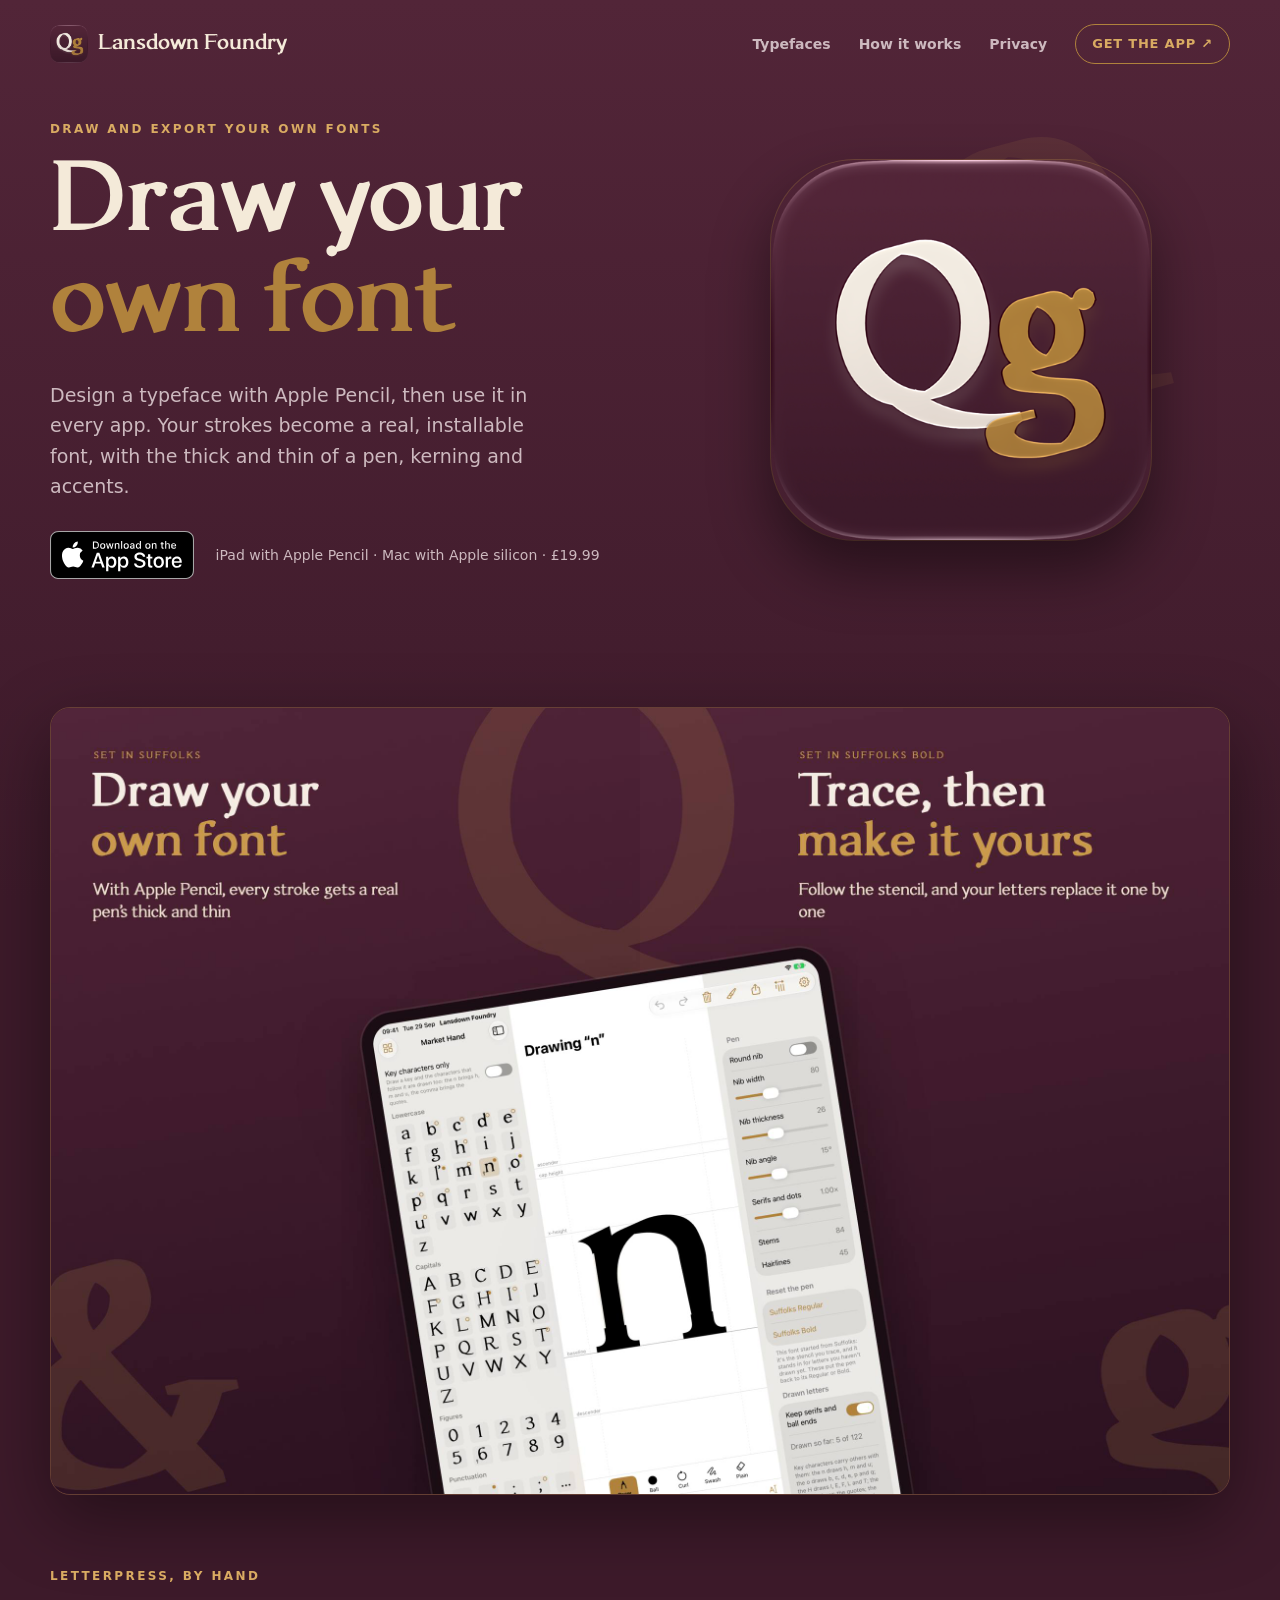
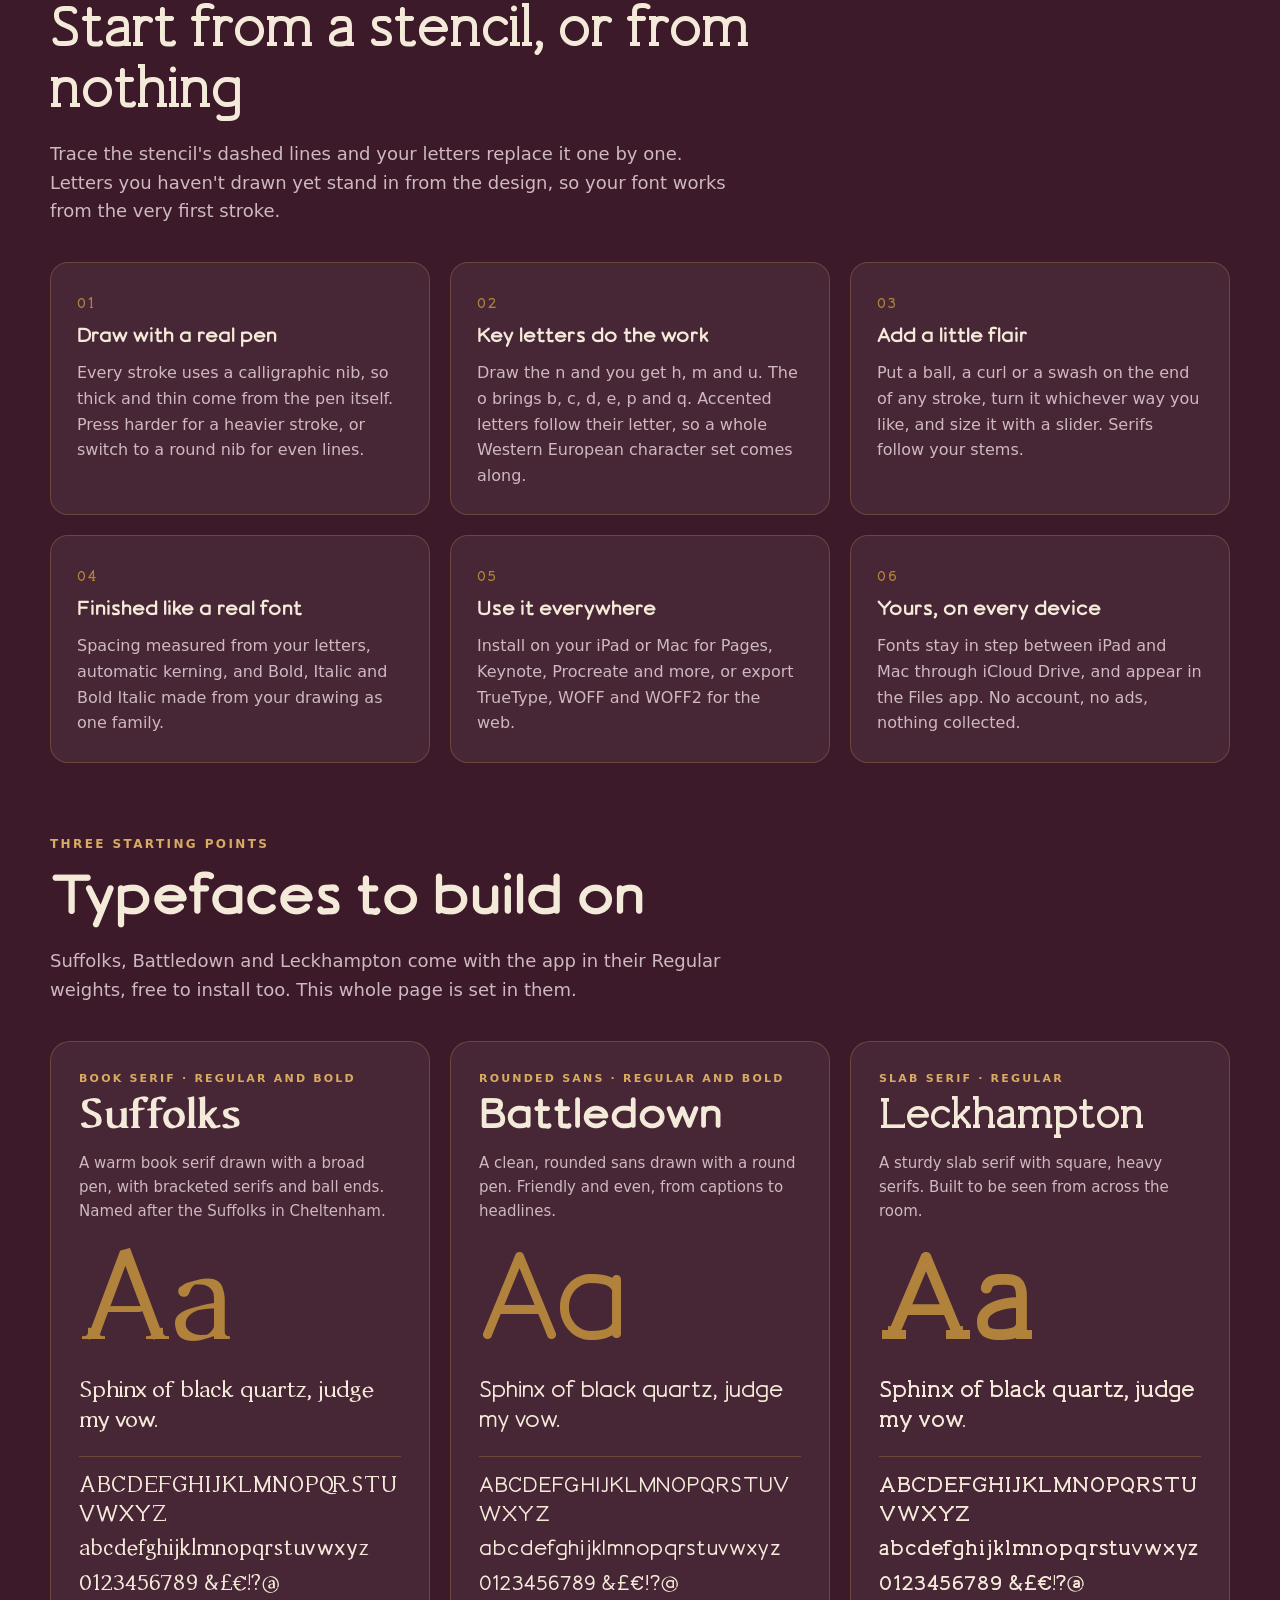
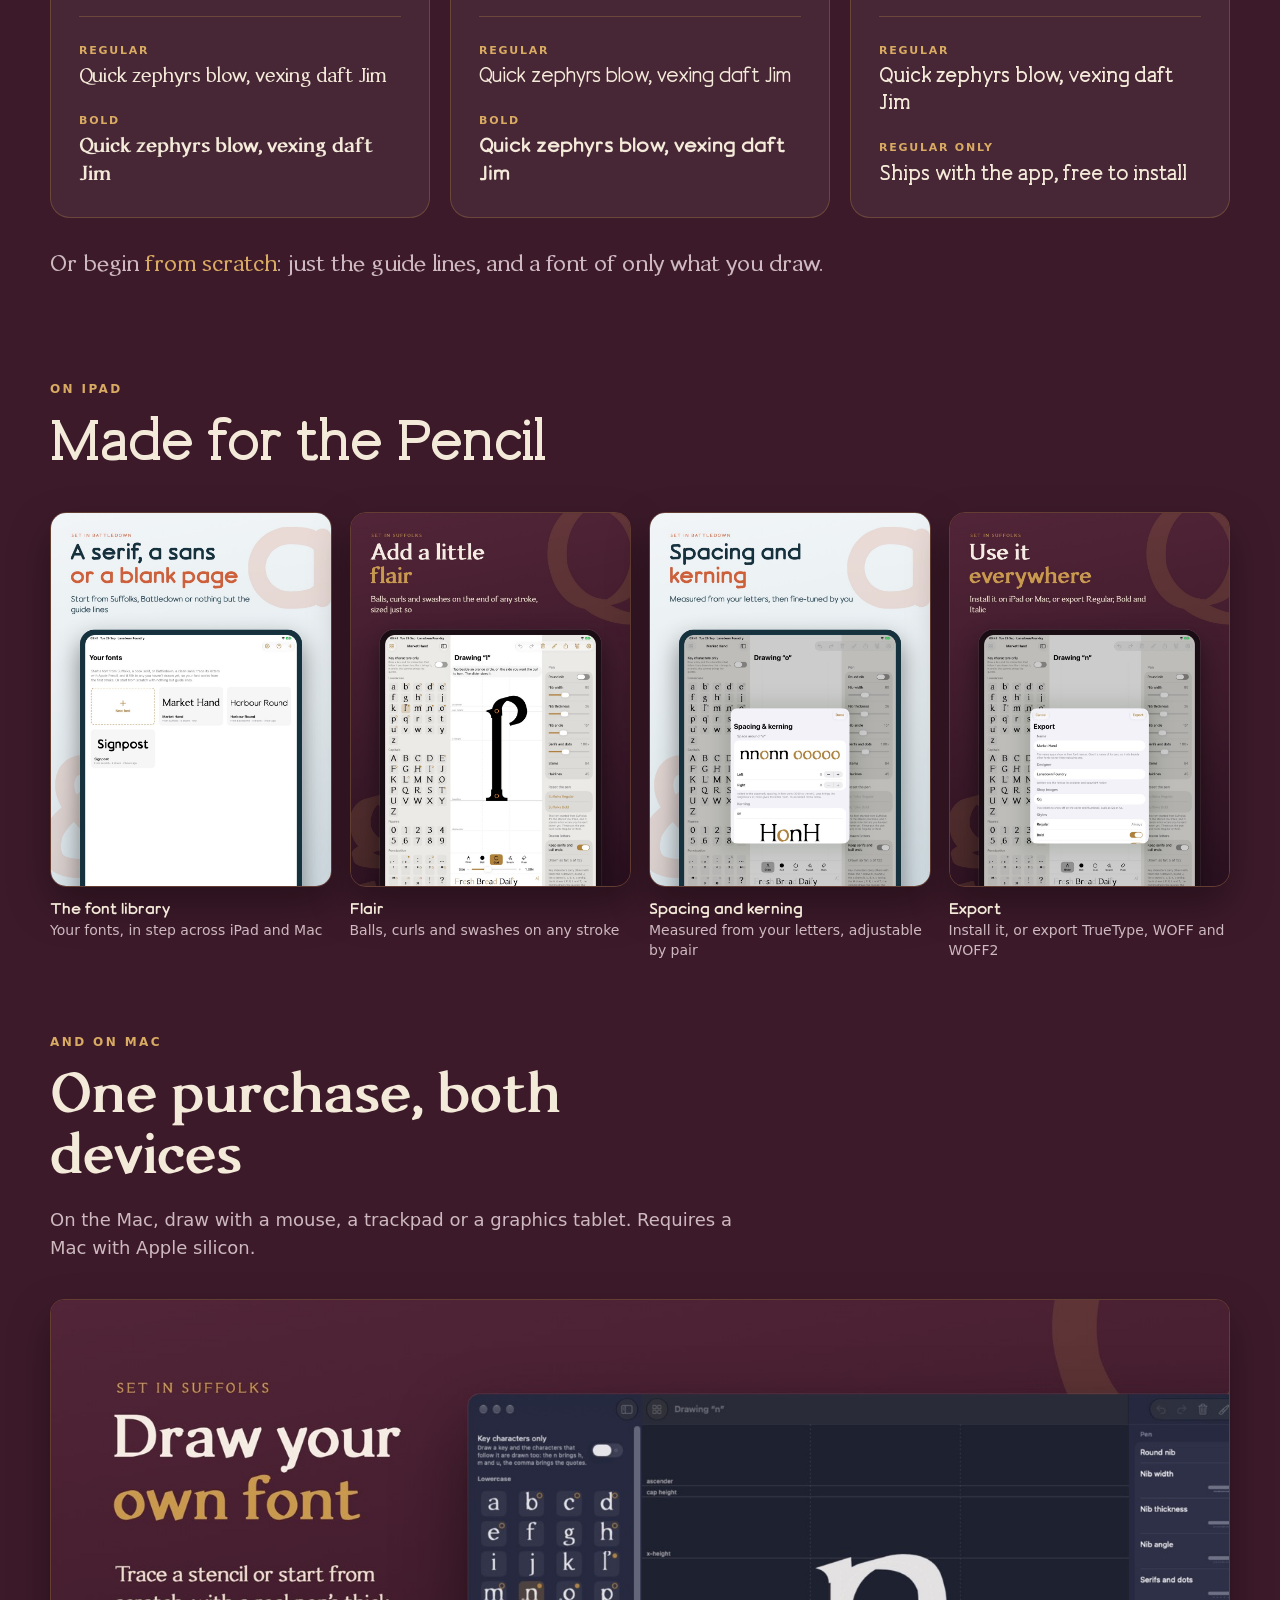
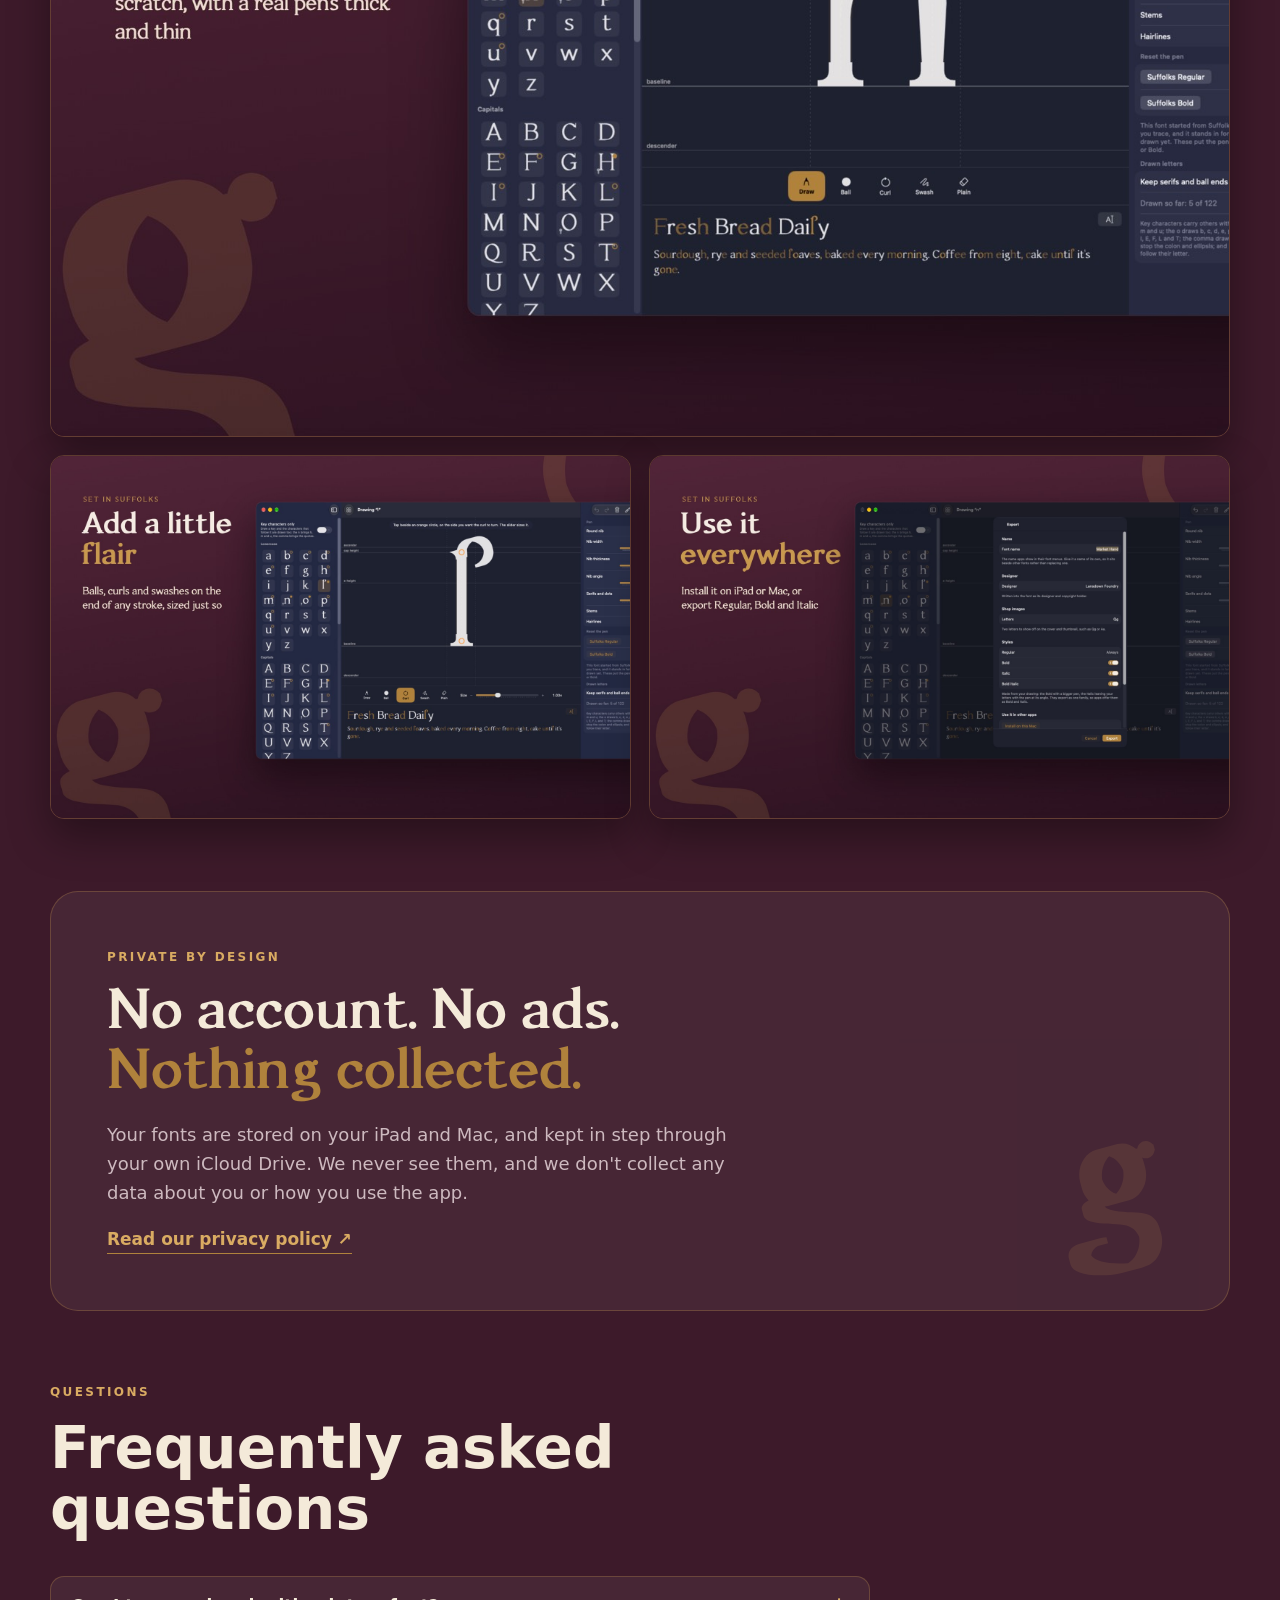
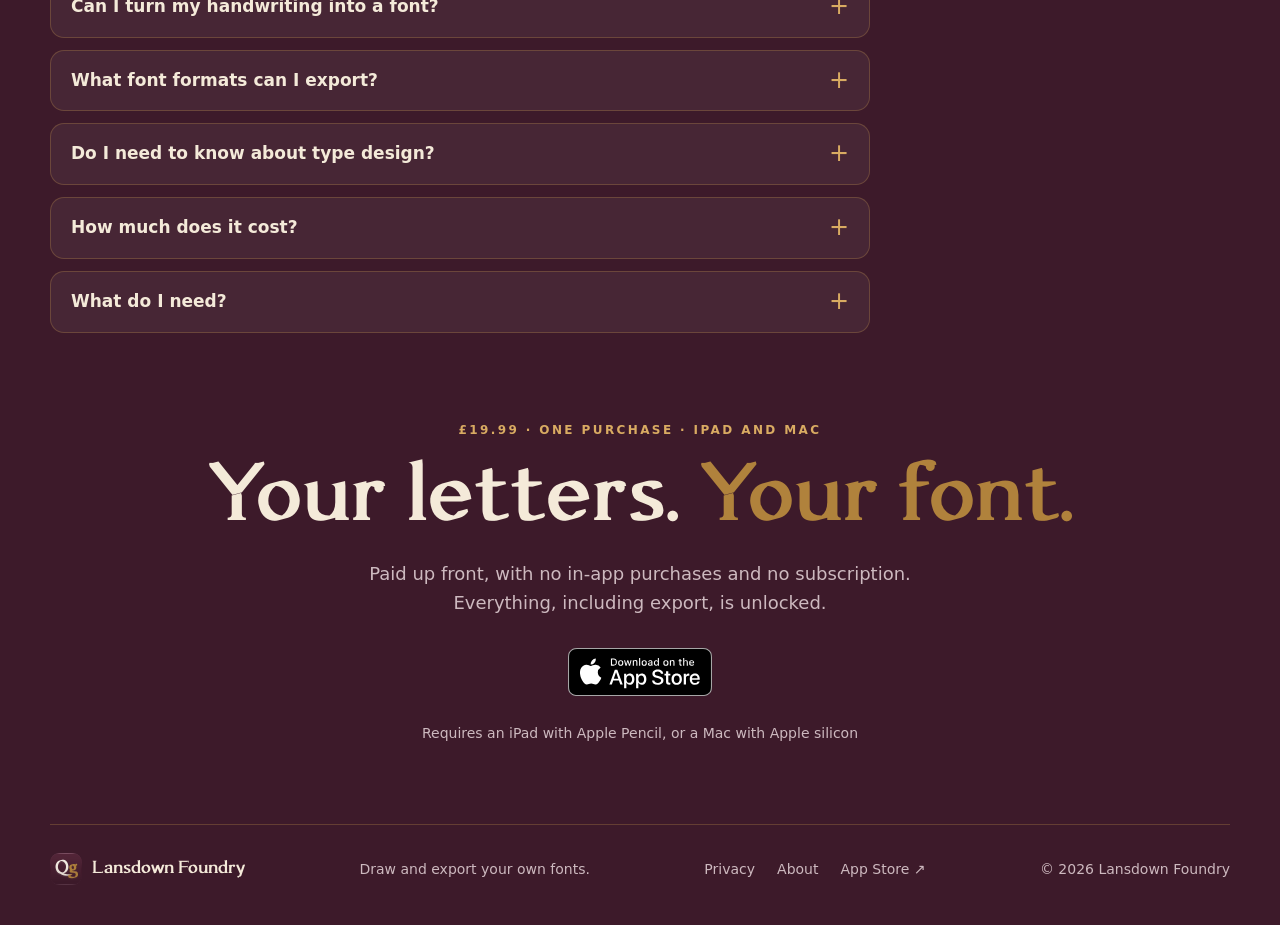
==== index.html @ babe739c "SEO/GEO: llms.txt, FAQ section and FAQPage data, richer structured data, meta tags and sitemap lastm" ====
<!doctype html>
<html lang="en-GB">
  <head>
    <meta charset="utf-8">
    <meta name="viewport" content="width=device-width, initial-scale=1">
    <meta name="theme-color" content="#3D1A2A">
    <meta name="apple-itunes-app" content="app-id=6817508991">
    <meta name="color-scheme" content="dark">
    <meta name="description" content="Draw your own font with Apple Pencil on iPad, or on a Mac. Trace a stencil, add swashes, and export Regular, Bold and Italic as TTF, WOFF or WOFF2.">
    <meta name="author" content="thechelsuk">
    <meta name="robots" content="index, follow, max-image-preview:large, max-snippet:-1">
    <link rel="canonical" href="https://lansdownfoundry.thechels.uk/">
    <meta property="og:type" content="website">
    <meta property="og:site_name" content="Lansdown Foundry">
    <meta property="og:locale" content="en_GB">
    <meta property="og:url" content="https://lansdownfoundry.thechels.uk/">
    <meta property="og:title" content="Lansdown Foundry: Draw and export your own fonts">
    <meta property="og:description" content="Draw your own font with Apple Pencil and use it everywhere. Trace a stencil or start from scratch, add curls and swashes, and export Regular, Bold and Italic. For iPad and Mac.">
    <meta property="og:image" content="https://lansdownfoundry.thechels.uk/images/og-image.png">
    <meta property="og:image:width" content="1200">
    <meta property="og:image:height" content="630">
    <meta property="og:image:alt" content="Lansdown Foundry: draw and export your own fonts, shown with the app icon on a deep plum background">
    <meta name="twitter:card" content="summary_large_image">
    <meta name="twitter:title" content="Lansdown Foundry: Draw and export your own fonts">
    <meta name="twitter:description" content="Draw your own font with Apple Pencil and use it everywhere. For iPad and Mac.">
    <meta name="twitter:image" content="https://lansdownfoundry.thechels.uk/images/og-image.png">
    <meta name="twitter:image:alt" content="Lansdown Foundry: draw and export your own fonts, shown with the app icon on a deep plum background">
    <title>Lansdown Foundry: Draw and export your own fonts</title>
    <link rel="icon" href="images/lansdown-foundry-icon.png" type="image/png">
    <link rel="apple-touch-icon" href="images/lansdown-foundry-icon.png">
    <link rel="preload" href="fonts/Suffolks-Bold.woff2" as="font" type="font/woff2" crossorigin>
    <link rel="stylesheet" href="styles.css">
    <script type="application/ld+json">
      {
        "@context": "https://schema.org",
        "@graph": [
          {
            "@type": "Person",
            "@id": "https://thechels.uk/#person",
            "name": "Mat Benfield",
            "alternateName": "thechelsuk",
            "url": "https://thechels.uk/",
            "sameAs": [
              "https://links.thechels.uk/",
              "https://github.com/thechelsuk",
              "https://apps.apple.com/gb/developer/mat-benfield/id1818791310"
            ]
          },
          {
            "@type": "WebSite",
            "@id": "https://lansdownfoundry.thechels.uk/#website",
            "url": "https://lansdownfoundry.thechels.uk/",
            "name": "Lansdown Foundry",
            "inLanguage": "en-GB",
            "publisher": {
              "@id": "https://thechels.uk/#person"
            }
          },
          {
            "@type": "MobileApplication",
            "@id": "https://lansdownfoundry.thechels.uk/#app",
            "name": "Lansdown Foundry",
            "alternateName": "Lansdown Foundry: Draw and export your own fonts",
            "operatingSystem": "iPadOS 18 or later, macOS (Apple silicon)",
            "applicationCategory": "DesignApplication",
            "url": "https://lansdownfoundry.thechels.uk/",
            "image": "https://lansdownfoundry.thechels.uk/images/lansdown-foundry-icon.png",
            "screenshot": "https://lansdownfoundry.thechels.uk/images/ipad-draw.jpg",
            "downloadUrl": "https://apps.apple.com/gb/app/lansdown-foundry-make-fonts/id6817508991",
            "description": "Draw your own font with Apple Pencil and use it everywhere. Trace a stencil or start from scratch, add curls and swashes, and export Regular, Bold and Italic. For iPad and Mac.",
            "offers": {
              "@type": "Offer",
              "price": "19.99",
              "priceCurrency": "GBP",
              "description": "One-off purchase covering iPad and Mac. No in-app purchases, no subscription."
            },
            "inLanguage": "en-GB",
            "featureList": [
              "Draw letters with a calligraphic nib using Apple Pencil",
              "Trace a stencil or start from scratch",
              "Key letters generate related letters and accents",
              "Balls, curls and swashes on any stroke",
              "Automatic spacing and kerning",
              "Bold, Italic and Bold Italic generated from your drawing",
              "Install fonts or export TrueType, WOFF and WOFF2",
              "iCloud Drive sync between iPad and Mac"
            ],
            "author": {
              "@id": "https://thechels.uk/#person"
            },
            "publisher": {
              "@id": "https://thechels.uk/#person"
            }
          },
          {
            "@type": "FAQPage",
            "@id": "https://lansdownfoundry.thechels.uk/#faq",
            "mainEntity": [
              {
                "@type": "Question",
                "name": "Can I turn my handwriting into a font?",
                "acceptedAnswer": {
                  "@type": "Answer",
                  "text": "Yes. Draw each key letter with Apple Pencil and Lansdown Foundry builds a complete font from your handwriting, with related letters, accents, spacing and kerning."
                }
              },
              {
                "@type": "Question",
                "name": "What font formats can I export?",
                "acceptedAnswer": {
                  "@type": "Answer",
                  "text": "TrueType (TTF) to install on any computer, and WOFF and WOFF2 for websites. You can also install fonts directly on your iPad or Mac."
                }
              },
              {
                "@type": "Question",
                "name": "Do I need to know about type design?",
                "acceptedAnswer": {
                  "@type": "Answer",
                  "text": "No. Start from a stencil and trace. The app handles the technical side: metrics, kerning, weights and italics."
                }
              },
              {
                "@type": "Question",
                "name": "How much does it cost?",
                "acceptedAnswer": {
                  "@type": "Answer",
                  "text": "£19.99, paid once. One purchase covers iPad and Mac, with no in-app purchases and no subscription."
                }
              },
              {
                "@type": "Question",
                "name": "What do I need?",
                "acceptedAnswer": {
                  "@type": "Answer",
                  "text": "An iPad with Apple Pencil running iPadOS 18 or later, or a Mac with Apple silicon."
                }
              }
            ]
          }
        ]
      }
    </script>
  </head>
  <body>
    <header class="site-header">
      <a class="brand" href="#top" aria-label="Lansdown Foundry home">
        <img src="images/lansdown-foundry-icon.png" alt="" width="38" height="38">
        <span>Lansdown Foundry</span>
      </a>
      <nav class="header-links" aria-label="Main navigation">
        <a href="#typefaces">Typefaces</a>
        <a href="#how">How it works</a>
        <a href="https://thechels.uk/app/privacy">Privacy</a>
        <a class="header-cta" href="https://apps.apple.com/gb/app/lansdown-foundry-make-fonts/id6817508991">Get the app <span aria-hidden="true">↗</span></a>
      </nav>
    </header>

    <main id="top">
      <section class="hero" aria-labelledby="hero-title">
        <img class="deco deco-Q" src="images/glyph-Q.svg" alt="" width="520" height="520">
        <div class="hero-copy">
          <p class="eyebrow">Draw and export your own fonts</p>
          <h1 id="hero-title"><span>Draw your</span> <em>own font</em></h1>
          <p class="hero-description">
            Design a typeface with Apple Pencil, then use it in every app. Your strokes become a real,
            installable font, with the thick and thin of a pen, kerning and accents.
          </p>
          <div class="hero-actions">
            <a class="app-store-button" href="https://apps.apple.com/gb/app/lansdown-foundry-make-fonts/id6817508991">
              <img src="images/app-store-badge.svg" alt="Download on the App Store" width="120" height="40">
            </a>
            <span class="hero-note">iPad with Apple Pencil · Mac with Apple silicon · £19.99</span>
          </div>
        </div>
        <figure class="hero-art">
          <img src="images/lansdown-foundry-icon.png" alt="The Lansdown Foundry app icon: a cream Q beside a gold g on deep plum" width="512" height="512">
        </figure>
      </section>

      <section class="panorama section-wrap" aria-label="The editor on iPad">
        <img src="images/ipad-draw.jpg" alt="Two iPad screens showing the Lansdown Foundry editor, drawing the letter n over a Suffolks stencil, with the headline: Draw your own font, trace, then make it yours" width="2400" height="1600">
      </section>

      <section class="how section-wrap" id="how" aria-labelledby="how-title">
        <div class="section-intro">
          <p class="eyebrow">Letterpress, by hand</p>
          <h2 id="how-title" class="slab">Start from a stencil, or from nothing</h2>
          <p>Trace the stencil's dashed lines and your letters replace it one by one. Letters you haven't drawn yet stand in from the design, so your font works from the very first stroke.</p>
        </div>
        <div class="feature-grid">
          <article class="feature"><span class="num">01</span><h3>Draw with a real pen</h3><p>Every stroke uses a calligraphic nib, so thick and thin come from the pen itself. Press harder for a heavier stroke, or switch to a round nib for even lines.</p></article>
          <article class="feature"><span class="num">02</span><h3>Key letters do the work</h3><p>Draw the n and you get h, m and u. The o brings b, c, d, e, p and q. Accented letters follow their letter, so a whole Western European character set comes along.</p></article>
          <article class="feature"><span class="num">03</span><h3>Add a little flair</h3><p>Put a ball, a curl or a swash on the end of any stroke, turn it whichever way you like, and size it with a slider. Serifs follow your stems.</p></article>
          <article class="feature"><span class="num">04</span><h3>Finished like a real font</h3><p>Spacing measured from your letters, automatic kerning, and Bold, Italic and Bold Italic made from your drawing as one family.</p></article>
          <article class="feature"><span class="num">05</span><h3>Use it everywhere</h3><p>Install on your iPad or Mac for Pages, Keynote, Procreate and more, or export TrueType, WOFF and WOFF2 for the web.</p></article>
          <article class="feature"><span class="num">06</span><h3>Yours, on every device</h3><p>Fonts stay in step between iPad and Mac through iCloud Drive, and appear in the Files app. No account, no ads, nothing collected.</p></article>
        </div>
      </section>

      <section class="typefaces section-wrap" id="typefaces" aria-labelledby="type-title">
        <div class="section-intro">
          <p class="eyebrow">Three starting points</p>
          <h2 id="type-title" class="sans">Typefaces to build on</h2>
          <p>Suffolks, Battledown and Leckhampton come with the app in their Regular weights, free to install too. This whole page is set in them.</p>
        </div>
        <div class="specimens">
        <article class="specimen suffolks">
          <header>
            <p class="eyebrow">Book serif · Regular and Bold</p>
            <h3>Suffolks</h3>
            <p class="blurb">A warm book serif drawn with a broad pen, with bracketed serifs and ball ends. Named after the Suffolks in Cheltenham.</p>
          </header>
          <p class="aa" aria-hidden="true">Aa</p>
          <p class="pangram">Sphinx of black quartz, judge my vow.</p>
          <div class="glyphs" aria-label="Suffolks glyphs">
            <p>ABCDEFGHIJKLMNOPQRSTUVWXYZ</p>
            <p>abcdefghijklmnopqrstuvwxyz</p>
            <p>0123456789 &amp;£€!?@</p>
          </div>
          <div class="weights">
            <div><span class="tag">Regular</span><p class="w-sample">Quick zephyrs blow, vexing daft Jim</p></div>
            <div class="bold"><span class="tag">Bold</span><p class="w-sample">Quick zephyrs blow, vexing daft Jim</p></div>
          </div>
        </article>
        <article class="specimen battledown">
          <header>
            <p class="eyebrow">Rounded sans · Regular and Bold</p>
            <h3>Battledown</h3>
            <p class="blurb">A clean, rounded sans drawn with a round pen. Friendly and even, from captions to headlines.</p>
          </header>
          <p class="aa" aria-hidden="true">Aa</p>
          <p class="pangram">Sphinx of black quartz, judge my vow.</p>
          <div class="glyphs" aria-label="Battledown glyphs">
            <p>ABCDEFGHIJKLMNOPQRSTUVWXYZ</p>
            <p>abcdefghijklmnopqrstuvwxyz</p>
            <p>0123456789 &amp;£€!?@</p>
          </div>
          <div class="weights">
            <div><span class="tag">Regular</span><p class="w-sample">Quick zephyrs blow, vexing daft Jim</p></div>
            <div class="bold"><span class="tag">Bold</span><p class="w-sample">Quick zephyrs blow, vexing daft Jim</p></div>
          </div>
        </article>
        <article class="specimen leckhampton">
          <header>
            <p class="eyebrow">Slab serif · Regular</p>
            <h3>Leckhampton</h3>
            <p class="blurb">A sturdy slab serif with square, heavy serifs. Built to be seen from across the room.</p>
          </header>
          <p class="aa" aria-hidden="true">Aa</p>
          <p class="pangram">Sphinx of black quartz, judge my vow.</p>
          <div class="glyphs" aria-label="Leckhampton glyphs">
            <p>ABCDEFGHIJKLMNOPQRSTUVWXYZ</p>
            <p>abcdefghijklmnopqrstuvwxyz</p>
            <p>0123456789 &amp;£€!?@</p>
          </div>
          <div class="weights">
            <div><span class="tag">Regular</span><p class="w-sample">Quick zephyrs blow, vexing daft Jim</p></div>
            <div class="only"><span class="tag">Regular only</span><p class="w-sample">Ships with the app, free to install</p></div>
          </div>
        </article>
        </div>
        <p class="blank-note">Or begin <em>from scratch</em>: just the guide lines, and a font of only what you draw.</p>
      </section>

      <section class="screens section-wrap" aria-labelledby="screens-title">
        <div class="section-intro">
          <p class="eyebrow">On iPad</p>
          <h2 id="screens-title" class="slab">Made for the Pencil</h2>
        </div>
        <div class="shot-row">
          <figure class="shot"><img src="images/ipad-library.jpg" alt="The font library: Your fonts, in step across iPad and Mac" width="1050" height="1400" loading="lazy"><figcaption><strong>The font library</strong> Your fonts, in step across iPad and Mac</figcaption></figure>
          <figure class="shot"><img src="images/ipad-flair.jpg" alt="Flair: Balls, curls and swashes on any stroke" width="1050" height="1400" loading="lazy"><figcaption><strong>Flair</strong> Balls, curls and swashes on any stroke</figcaption></figure>
          <figure class="shot"><img src="images/ipad-spacing.jpg" alt="Spacing and kerning: Measured from your letters, adjustable by pair" width="1050" height="1400" loading="lazy"><figcaption><strong>Spacing and kerning</strong> Measured from your letters, adjustable by pair</figcaption></figure>
          <figure class="shot"><img src="images/ipad-export.jpg" alt="Export: Install it, or export TrueType, WOFF and WOFF2" width="1050" height="1400" loading="lazy"><figcaption><strong>Export</strong> Install it, or export TrueType, WOFF and WOFF2</figcaption></figure>
        </div>
      </section>

      <section class="mac section-wrap" aria-labelledby="mac-title">
        <div class="section-intro">
          <p class="eyebrow">And on Mac</p>
          <h2 id="mac-title" class="serif">One purchase, both devices</h2>
          <p>On the Mac, draw with a mouse, a trackpad or a graphics tablet. Requires a Mac with Apple silicon.</p>
        </div>
        <div class="mac-grid">
          <figure><img src="images/mac-editor.jpg" alt="Lansdown Foundry on Mac: the letter editor" width="1600" height="1000" loading="lazy"></figure>
          <figure><img src="images/mac-flair.jpg" alt="Lansdown Foundry on Mac: adding flair to strokes" width="1600" height="1000" loading="lazy"></figure>
          <figure><img src="images/mac-export.jpg" alt="Lansdown Foundry on Mac: exporting a font" width="1600" height="1000" loading="lazy"></figure>
        </div>
      </section>

      <section class="privacy-section" aria-labelledby="privacy-title">
        <div class="privacy-inner">
          <img class="deco deco-g" src="images/glyph-g.svg" alt="" width="300" height="300">
          <p class="eyebrow">Private by design</p>
          <h2 id="privacy-title" class="serif">No account. No ads. <em>Nothing collected.</em></h2>
          <p>Your fonts are stored on your iPad and Mac, and kept in step through your own iCloud Drive. We never see them, and we don't collect any data about you or how you use the app.</p>
          <a class="text-link" href="https://thechels.uk/app/privacy">Read our privacy policy <span aria-hidden="true">↗</span></a>
        </div>
      </section>

      <section class="faq section-wrap" id="faq" aria-labelledby="faq-title">
        <div class="section-intro">
          <p class="eyebrow">Questions</p>
          <h2 id="faq-title">Frequently asked questions</h2>
        </div>
        <div class="faq-list">
          <details class="faq-item">
            <summary>Can I turn my handwriting into a font?</summary>
            <p>Yes. Draw each key letter with Apple Pencil and Lansdown Foundry builds a complete font from your handwriting, with related letters, accents, spacing and kerning.</p>
          </details>
          <details class="faq-item">
            <summary>What font formats can I export?</summary>
            <p>TrueType (TTF) to install on any computer, and WOFF and WOFF2 for websites. You can also install fonts directly on your iPad or Mac.</p>
          </details>
          <details class="faq-item">
            <summary>Do I need to know about type design?</summary>
            <p>No. Start from a stencil and trace. The app handles the technical side: metrics, kerning, weights and italics.</p>
          </details>
          <details class="faq-item">
            <summary>How much does it cost?</summary>
            <p>£19.99, paid once. One purchase covers iPad and Mac, with no in-app purchases and no subscription.</p>
          </details>
          <details class="faq-item">
            <summary>What do I need?</summary>
            <p>An iPad with Apple Pencil running iPadOS 18 or later, or a Mac with Apple silicon.</p>
          </details>
        </div>
      </section>

      <section class="closing-cta" aria-labelledby="closing-title">
        <p class="eyebrow">£19.99 · One purchase · iPad and Mac</p>
        <h2 id="closing-title" class="serif">Your letters. <em>Your font.</em></h2>
        <p>Paid up front, with no in-app purchases and no subscription. Everything, including export, is unlocked.</p>
        <a class="app-store-button" href="https://apps.apple.com/gb/app/lansdown-foundry-make-fonts/id6817508991">
          <img src="images/app-store-badge.svg" alt="Download on the App Store" width="120" height="40">
        </a>
        <span class="closing-footnote">Requires an iPad with Apple Pencil, or a Mac with Apple silicon</span>
      </section>
    </main>

    <footer class="site-footer">
      <a class="brand footer-brand" href="#top">
        <img src="images/lansdown-foundry-icon.png" alt="" width="32" height="32">
        <span>Lansdown Foundry</span>
      </a>
      <span class="footer-caption">Draw and export your own fonts.</span>
      <div class="footer-links">
        <a href="https://thechels.uk/app/privacy">Privacy</a>
        <a href="https://thechels.uk/projects/foundry">About</a>
        <a href="https://apps.apple.com/gb/app/lansdown-foundry-make-fonts/id6817508991">App Store ↗</a>
      </div>
      <span class="copyright">© 2026 Lansdown Foundry</span>
    </footer>
  </body>
</html>
---- styles.css ----
@font-face{font-family:"Suffolks";src:url("fonts/Suffolks-Regular.woff2") format("woff2");font-weight:400;font-style:normal;font-display:swap}
@font-face{font-family:"Suffolks";src:url("fonts/Suffolks-Bold.woff2") format("woff2");font-weight:700;font-style:normal;font-display:swap}
@font-face{font-family:"Battledown";src:url("fonts/Battledown-Regular.woff2") format("woff2");font-weight:400;font-style:normal;font-display:swap}
@font-face{font-family:"Battledown";src:url("fonts/Battledown-Bold.woff2") format("woff2");font-weight:700;font-style:normal;font-display:swap}
@font-face{font-family:"Leckhampton";src:url("fonts/Leckhampton-Regular.woff2") format("woff2");font-weight:400;font-style:normal;font-display:swap}

:root{
  color-scheme:dark;
  --plum-top:#522538;--plum-bot:#3D1A2A;--card:rgba(255,255,255,.055);--line:rgba(201,153,78,.28);
  --gold:#B0823C;--gold-lt:#d9ab62;--cream:#f4ead9;--muted:#cdb9bf;
  --suffolks:"Suffolks",Georgia,serif;--battledown:"Battledown","Avenir Next",system-ui,sans-serif;--leck:"Leckhampton","Rockwell",Georgia,serif;
  --body:-apple-system,BlinkMacSystemFont,"Avenir Next","Segoe UI",system-ui,sans-serif;
}
@media (prefers-color-scheme:dark){:root{--plum-top:#2A131F;--plum-bot:#170A10;--gold:#C9994E;--gold-lt:#e0b673;--card:rgba(255,255,255,.04)}}
*{box-sizing:border-box}
html{scroll-behavior:smooth;background:var(--plum-bot)}
body{margin:0;min-height:100vh;background:linear-gradient(180deg,var(--plum-top),var(--plum-bot) 900px) var(--plum-bot);color:var(--cream);font-family:var(--body);font-size:17px;line-height:1.6;-webkit-font-smoothing:antialiased;overflow-x:hidden}
a{color:inherit;text-decoration:none}
img{max-width:100%;height:auto}
h1,h2,h3,p{margin-top:0}
.site-header,.hero,.section-wrap,.privacy-inner,.closing-cta,.site-footer{width:min(1180px,calc(100% - 48px));margin-inline:auto}
.site-header{height:88px;display:flex;align-items:center;justify-content:space-between;gap:16px}
.brand{display:inline-flex;align-items:center;gap:10px;font-family:var(--suffolks);font-weight:700;font-size:22px}
.brand img{border-radius:9px;display:block}
.header-links{display:flex;align-items:center;gap:28px;font-size:14px;font-weight:600;color:var(--muted)}
.header-links a:hover,.footer-links a:hover,.text-link:hover{color:var(--gold-lt)}
.header-cta{padding:9px 16px;border:1px solid var(--gold);border-radius:999px;color:var(--gold-lt);font-size:13px;letter-spacing:.06em;text-transform:uppercase}
.eyebrow{margin:0 0 16px;color:var(--gold-lt);font-size:12px;font-weight:700;letter-spacing:.2em;text-transform:uppercase}
.hero{position:relative;overflow:hidden;display:grid;grid-template-columns:1.2fr .8fr;align-items:center;gap:32px;padding:32px 0 56px}
.hero-copy{position:relative;z-index:2}
.hero h1{font-family:var(--suffolks);font-weight:700;font-size:clamp(52px,8vw,108px);line-height:.98;margin-bottom:24px;letter-spacing:-.01em}
.hero h1 span{display:block}
.hero h1 em,h2 em{font-style:normal;color:var(--gold)}
.hero h1 em{display:block}
.hero-description{max-width:520px;font-size:19px;color:var(--muted)}
.hero-actions{display:flex;flex-wrap:wrap;align-items:center;gap:18px 22px;margin-top:30px}
.hero-note{color:var(--muted);font-size:14px}
.app-store-button{display:inline-block;border-radius:9px;transition:transform 160ms ease,box-shadow 160ms ease}
.app-store-button:hover{transform:translateY(-2px);box-shadow:0 8px 24px rgba(0,0,0,.35)}
.app-store-button:focus-visible{outline:2px solid var(--gold-lt);outline-offset:4px}
.app-store-button img{display:block;height:48px;width:auto}
.hero-art{margin:0;justify-self:center;position:relative;z-index:1}
.hero-art img{display:block;width:min(100%,380px);border-radius:22%;box-shadow:0 30px 60px rgba(0,0,0,.45),0 0 0 1px var(--line)}
.deco{position:absolute;pointer-events:none;opacity:.13;z-index:0}
.deco-Q{width:520px;height:520px;right:-120px;top:-60px;opacity:.1}
.panorama img{display:block;width:100%;border-radius:20px;box-shadow:0 24px 70px rgba(0,0,0,.4);border:1px solid var(--line)}
.section-wrap{padding:72px 0 0}
.section-intro{max-width:700px;margin-bottom:36px}
.section-intro p:last-child{color:var(--muted);font-size:18px}
h2{font-size:clamp(34px,5vw,58px);line-height:1.05;margin-bottom:16px}
h2.slab{font-family:var(--leck);font-weight:400}
h2.sans{font-family:var(--battledown);font-weight:700}
h2.serif{font-family:var(--suffolks);font-weight:700}
.feature-grid{display:grid;grid-template-columns:repeat(3,1fr);gap:20px}
.feature{padding:26px;border:1px solid var(--line);border-radius:18px;background:var(--card)}
.feature h3{font-family:var(--battledown);font-weight:700;font-size:21px;margin:8px 0 10px;line-height:1.2}
.feature p{margin:0;color:var(--muted);font-size:16px}
.num{font-family:var(--leck);color:var(--gold);font-size:15px;letter-spacing:.1em}
.specimens{display:grid;grid-template-columns:repeat(3,1fr);gap:0 20px;align-items:stretch}
.specimen{display:grid;grid-row:span 5;grid-template-rows:subgrid;row-gap:0;padding:28px;border:1px solid var(--line);border-radius:20px;background:var(--card);min-width:0}
.specimen h3{font-size:44px;line-height:1.05;margin-bottom:10px;color:var(--cream)}
.specimen .eyebrow{margin-bottom:8px;font-size:11px}
.blurb{color:var(--muted);font-size:15px}
.aa{font-size:128px;line-height:1;margin:6px 0 4px;color:var(--gold)}
.pangram{font-size:24px;line-height:1.25;margin-bottom:20px}
.glyphs{padding:16px 0;border-block:1px solid var(--line);margin-bottom:18px}
.glyphs p{margin:0 0 6px;font-size:22px;line-height:1.3;letter-spacing:.04em;overflow-wrap:anywhere}
.glyphs p:last-child{margin:0}
.weights{display:grid;gap:14px;align-content:start}
.tag{font-family:var(--body);font-size:11px;letter-spacing:.16em;text-transform:uppercase;color:var(--gold-lt);font-weight:700}
.w-sample{margin:2px 0 0;font-size:21px;line-height:1.3}
.bold .w-sample{font-weight:700}
.suffolks h3,.suffolks .aa,.suffolks .pangram,.suffolks .glyphs,.suffolks .w-sample{font-family:var(--suffolks)}
.battledown h3,.battledown .aa,.battledown .pangram,.battledown .glyphs,.battledown .w-sample{font-family:var(--battledown)}
.leckhampton h3,.leckhampton .aa,.leckhampton .pangram,.leckhampton .glyphs,.leckhampton .w-sample{font-family:var(--leck)}
.suffolks h3,.battledown h3{font-weight:700}
.specimen h3,.aa{font-weight:400}.suffolks h3,.battledown h3{font-weight:700}
.blank-note{margin-top:28px;font-family:var(--suffolks);font-size:24px;color:var(--muted)}
.blank-note em{font-style:normal;color:var(--gold-lt)}
.shot-row{display:grid;grid-template-columns:repeat(4,1fr);gap:18px}
.shot{margin:0}
.shot img{display:block;width:100%;border-radius:16px;border:1px solid var(--line);box-shadow:0 18px 40px rgba(0,0,0,.35)}
.shot figcaption{margin-top:12px;font-size:14px;color:var(--muted);line-height:1.4}
.shot strong{display:block;color:var(--cream);font-family:var(--battledown);font-size:16px}
.mac-grid{display:grid;grid-template-columns:repeat(2,1fr);gap:18px}
.mac-grid figure{margin:0}
.mac-grid figure:first-child{grid-column:1/-1}
.mac-grid img{display:block;width:100%;border-radius:14px;border:1px solid var(--line);box-shadow:0 18px 40px rgba(0,0,0,.35)}
.privacy-section{padding:72px 0 0}
.privacy-inner{position:relative;overflow:hidden;padding:56px;border:1px solid var(--line);border-radius:28px;background:var(--card)}
.privacy-inner>*:not(.deco){position:relative;z-index:1;max-width:620px}
.deco-g{right:30px;bottom:-30px;width:300px;height:300px}
.privacy-inner p:not(.eyebrow){color:var(--muted);font-size:18px}
.text-link{display:inline-block;color:var(--gold-lt);font-weight:700;border-bottom:1px solid var(--gold)}
.closing-cta{padding:88px 0 80px;text-align:center}
.closing-cta h2{font-size:clamp(40px,7vw,84px)}
.closing-cta p:not(.eyebrow){max-width:560px;margin-inline:auto;color:var(--muted);font-size:18px}
.closing-cta .app-store-button{margin:12px 0 18px}
.closing-footnote{display:block;color:var(--muted);font-size:14px}
.site-footer{display:flex;flex-wrap:wrap;align-items:center;justify-content:space-between;gap:14px 28px;padding:28px 0 40px;border-top:1px solid var(--line);color:var(--muted);font-size:14px}
.footer-brand{font-size:18px;color:var(--cream)}
.footer-links{display:flex;gap:22px}
@media (max-width:960px){
  .specimen{margin-bottom:20px}
  .hero{grid-template-columns:1fr}
  .hero-art{order:-1;justify-self:start}
  .hero-art img{width:150px}
  .feature-grid,.specimens{grid-template-columns:1fr 1fr}
  .shot-row{grid-template-columns:1fr 1fr}
}
@media (max-width:640px){
  .site-header,.hero,.section-wrap,.privacy-inner,.closing-cta,.site-footer{width:calc(100% - 32px)}
  .header-links a{display:none}
  .brand{font-size:19px}
  .feature-grid,.specimens,.mac-grid{grid-template-columns:1fr}
  .privacy-inner{padding:32px 24px}
  .specimen{padding:22px}
  .specimen h3{font-size:38px}
  .aa{font-size:104px}
  .section-wrap{padding-top:56px}
  .deco-Q{width:340px;height:340px;right:-120px}
  .site-footer{flex-direction:column;align-items:flex-start}
}
@media (prefers-reduced-motion:reduce){html{scroll-behavior:auto}}

/* FAQ */
.faq {
  --faq-line: var(--line);
  --faq-muted: var(--muted);
  --faq-accent: var(--gold-lt);
  --faq-card: var(--card);
}

.faq-list {
  display: grid;
  gap: 12px;
  max-width: 820px;
}

.faq-item {
  border: 1px solid var(--faq-line);
  border-radius: 14px;
  background: var(--faq-card);
}

.faq-item summary {
  position: relative;
  padding: 18px 52px 18px 20px;
  font-size: 17px;
  font-weight: 700;
  line-height: 1.4;
  cursor: pointer;
  list-style: none;
}

.faq-item summary::-webkit-details-marker {
  display: none;
}

.faq-item summary::after {
  content: "+";
  position: absolute;
  top: 50%;
  right: 20px;
  transform: translateY(-50%);
  color: var(--faq-accent);
  font-size: 24px;
  font-weight: 400;
}

.faq-item[open] summary::after {
  content: "\2212";
}

.faq-item summary:focus-visible {
  outline: 2px solid var(--faq-accent);
  outline-offset: 2px;
  border-radius: 14px;
}

.faq-item p {
  margin: 0;
  padding: 0 20px 18px;
  color: var(--faq-muted);
  line-height: 1.6;
}
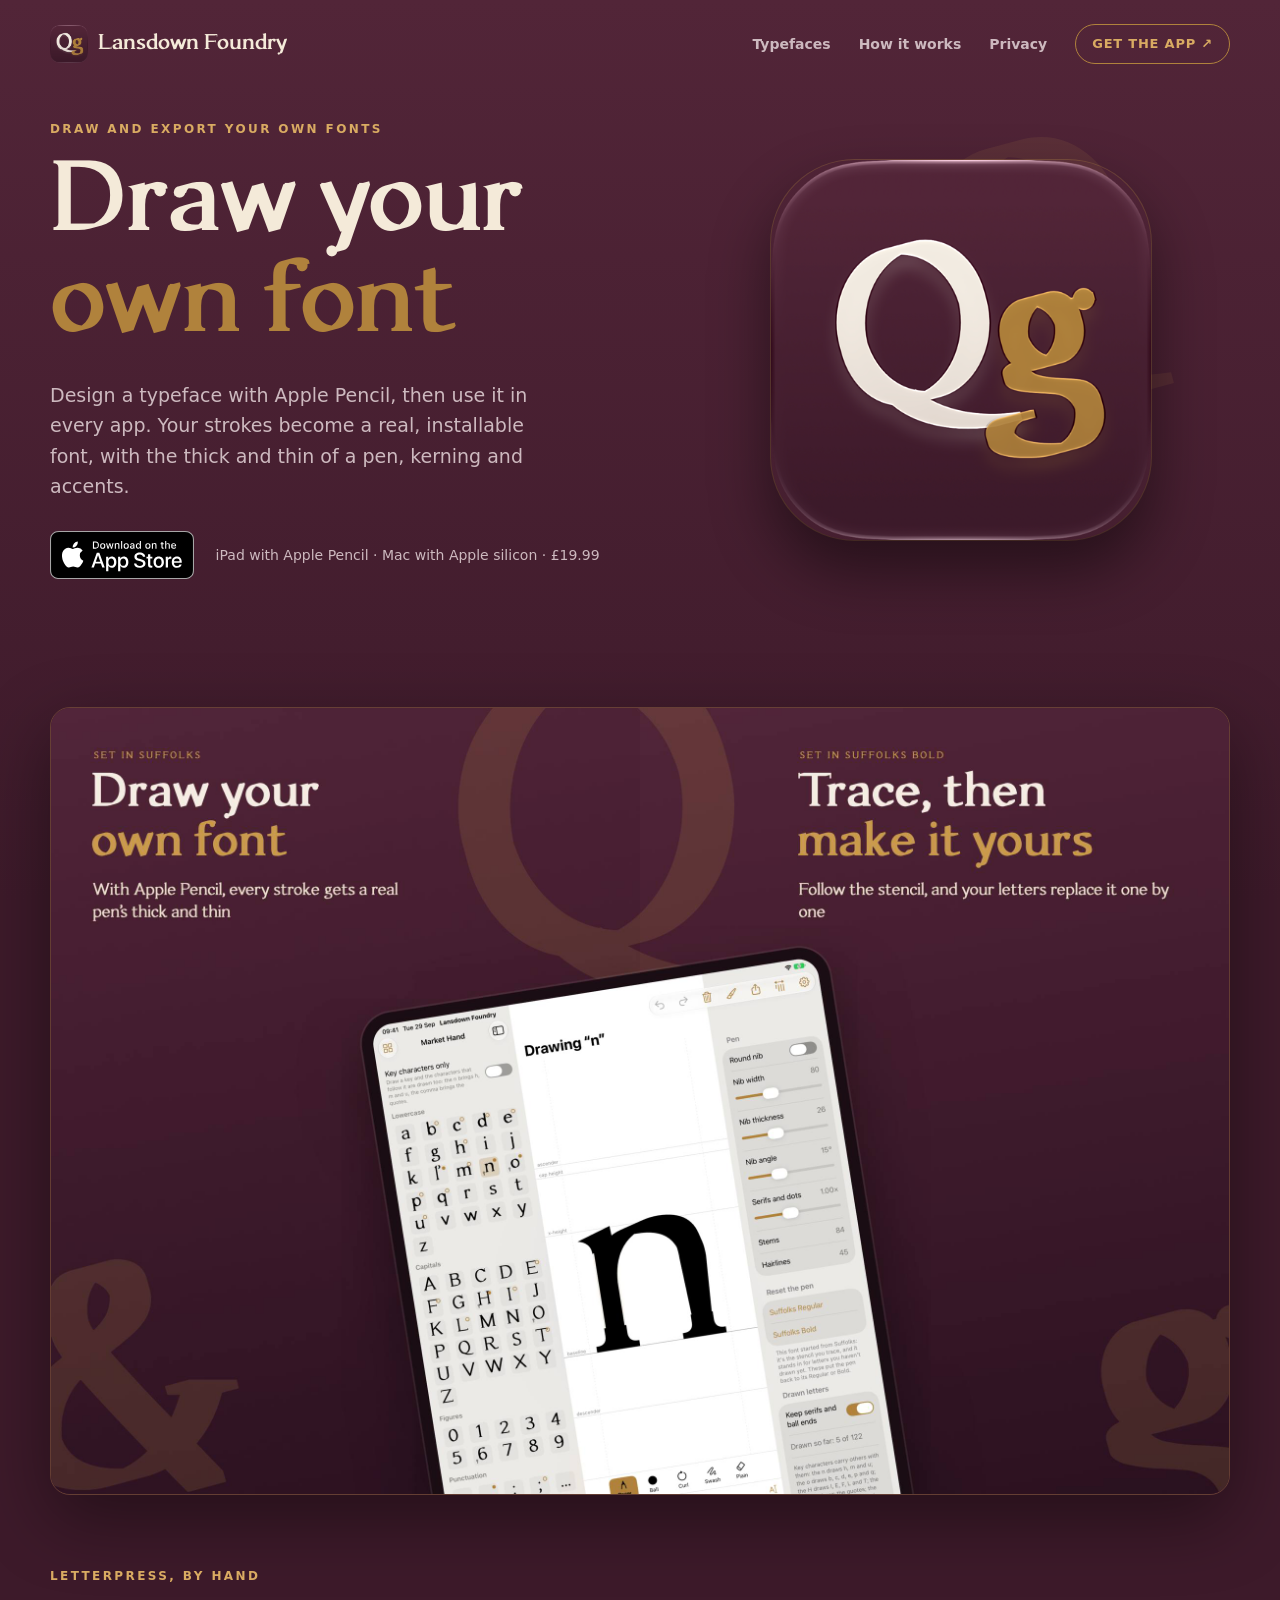
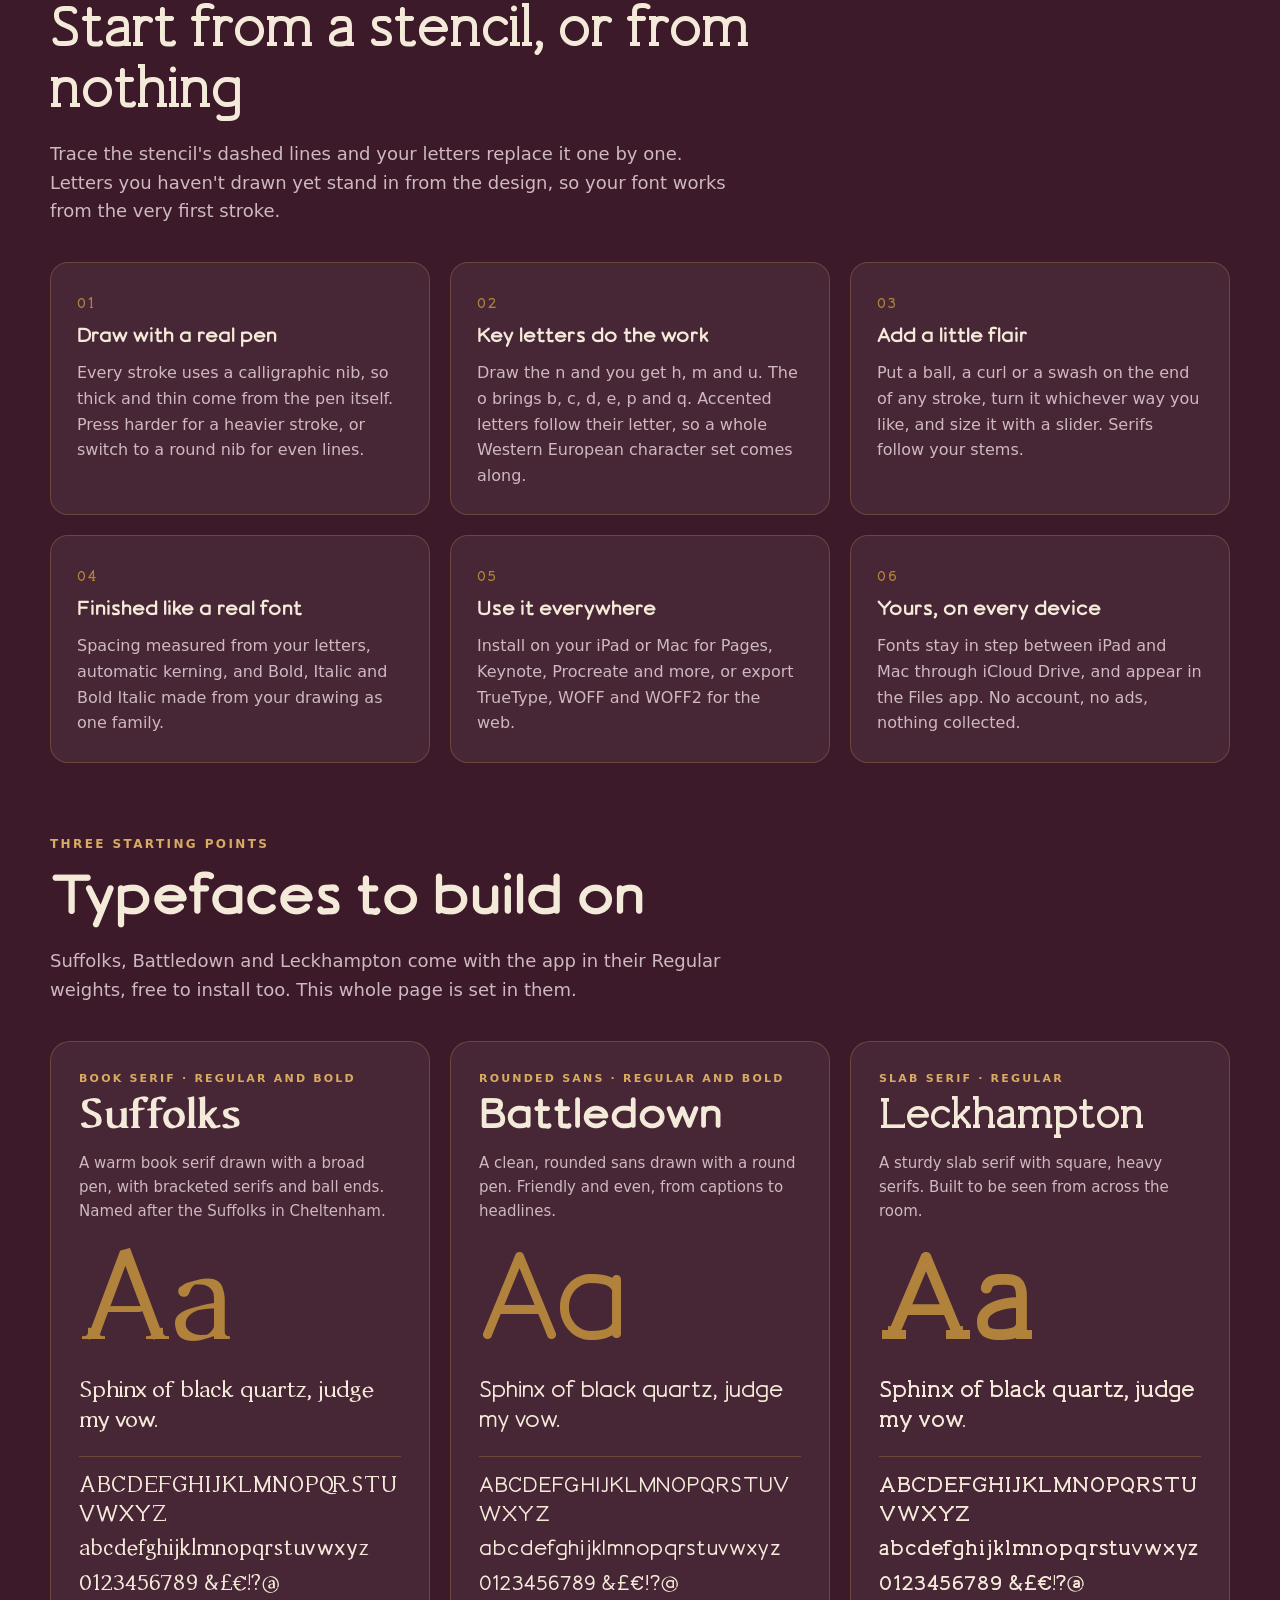
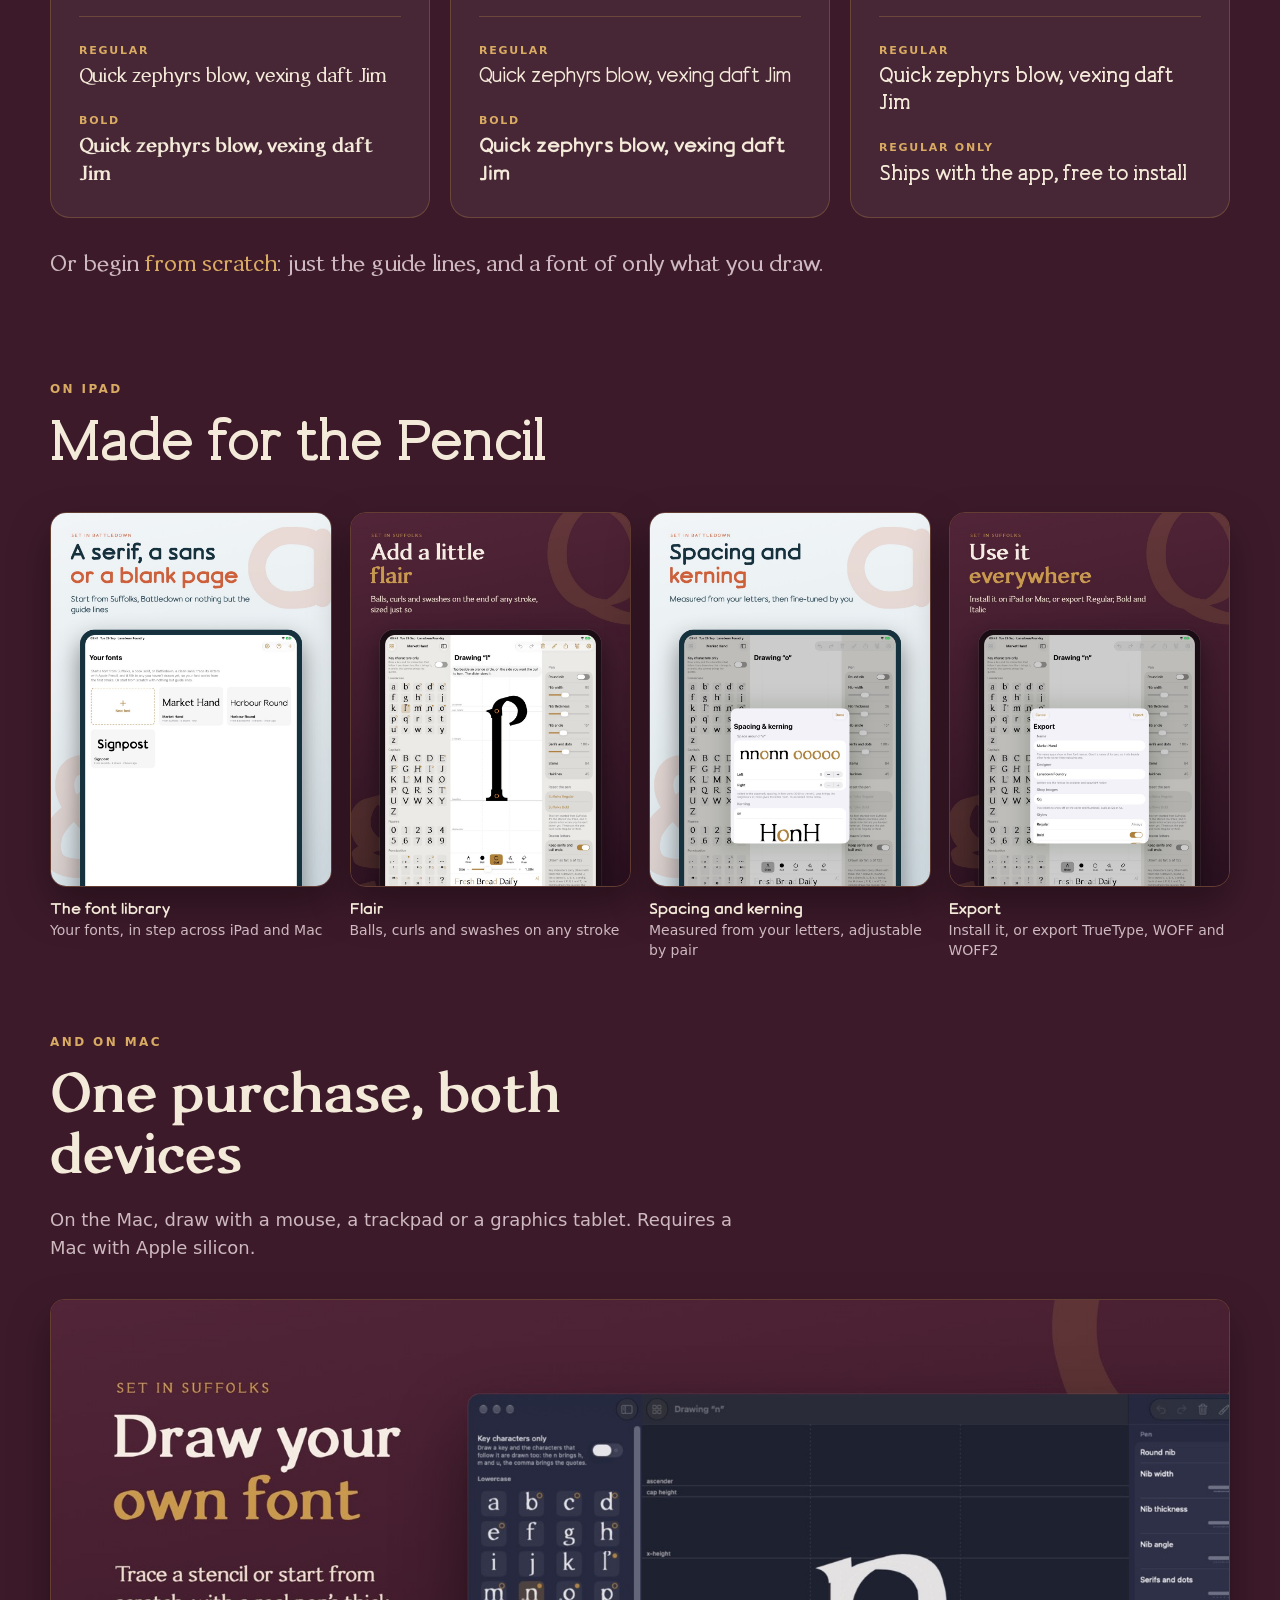
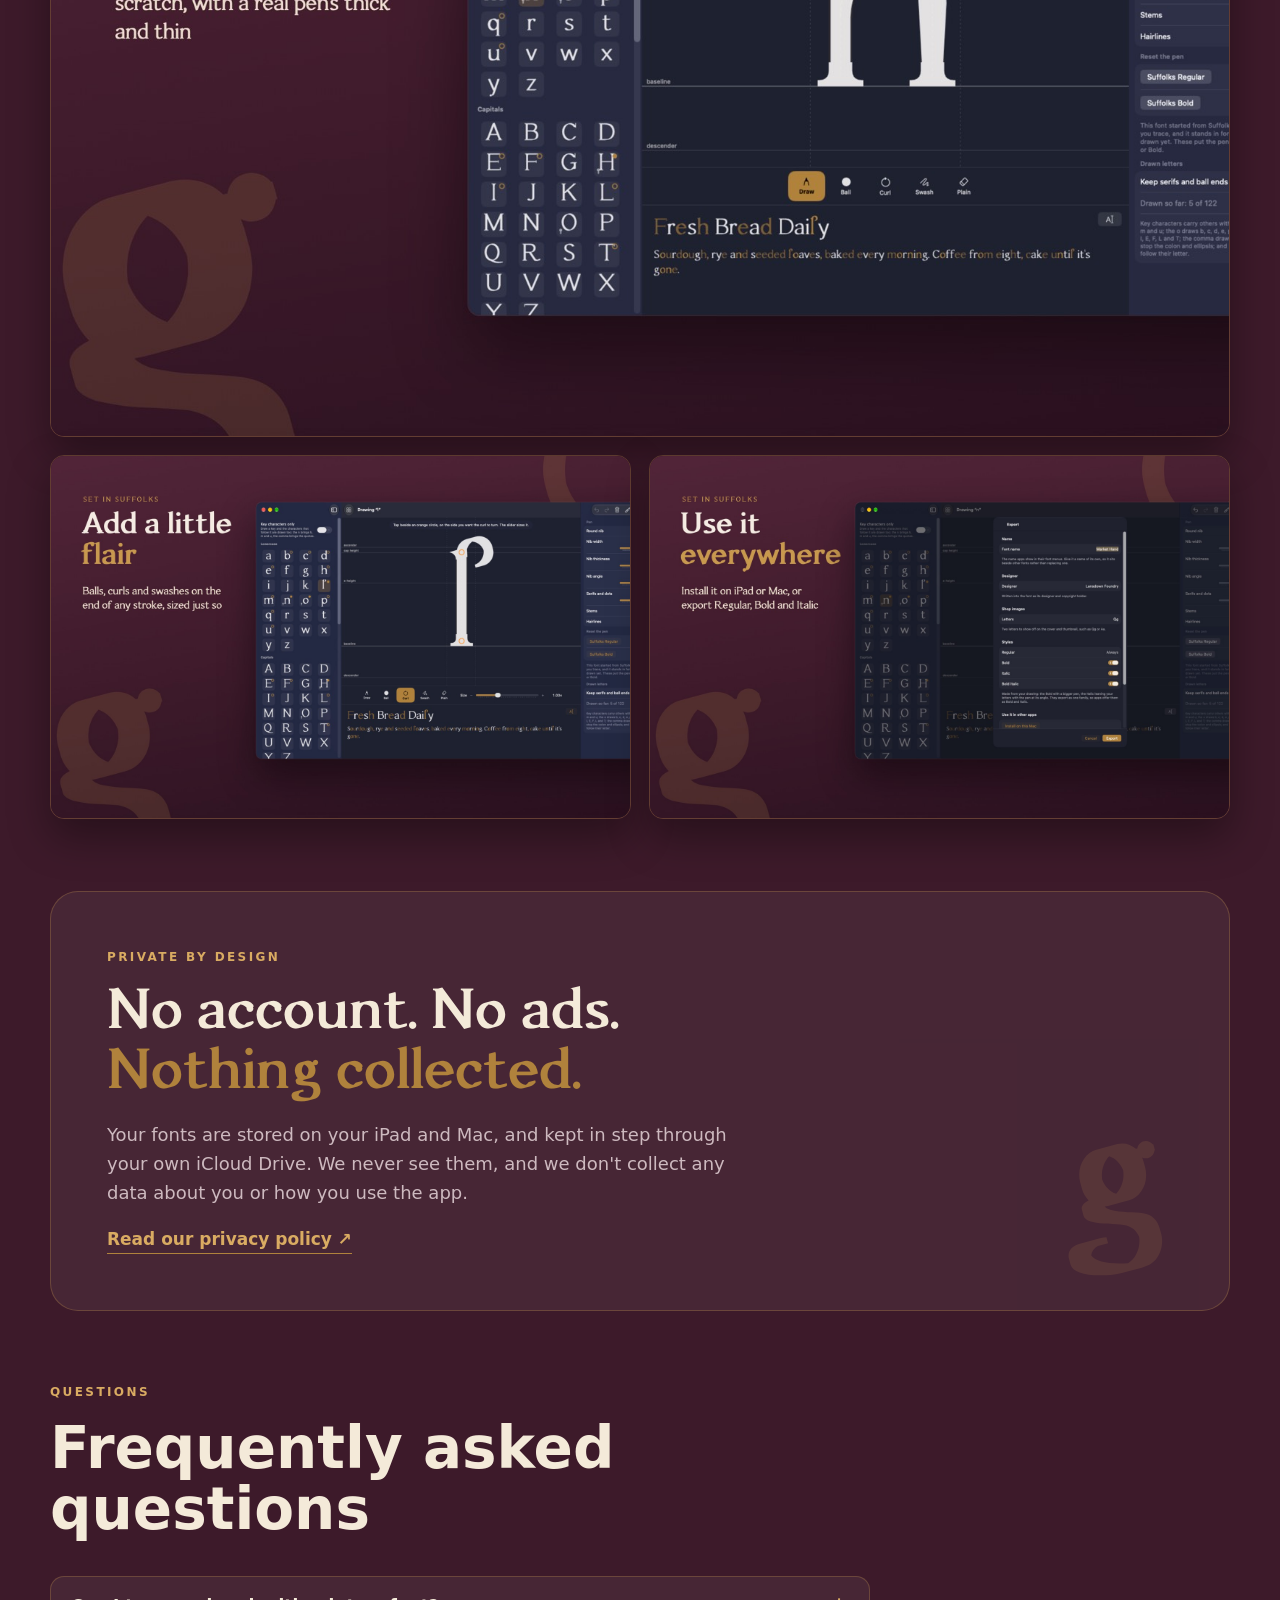
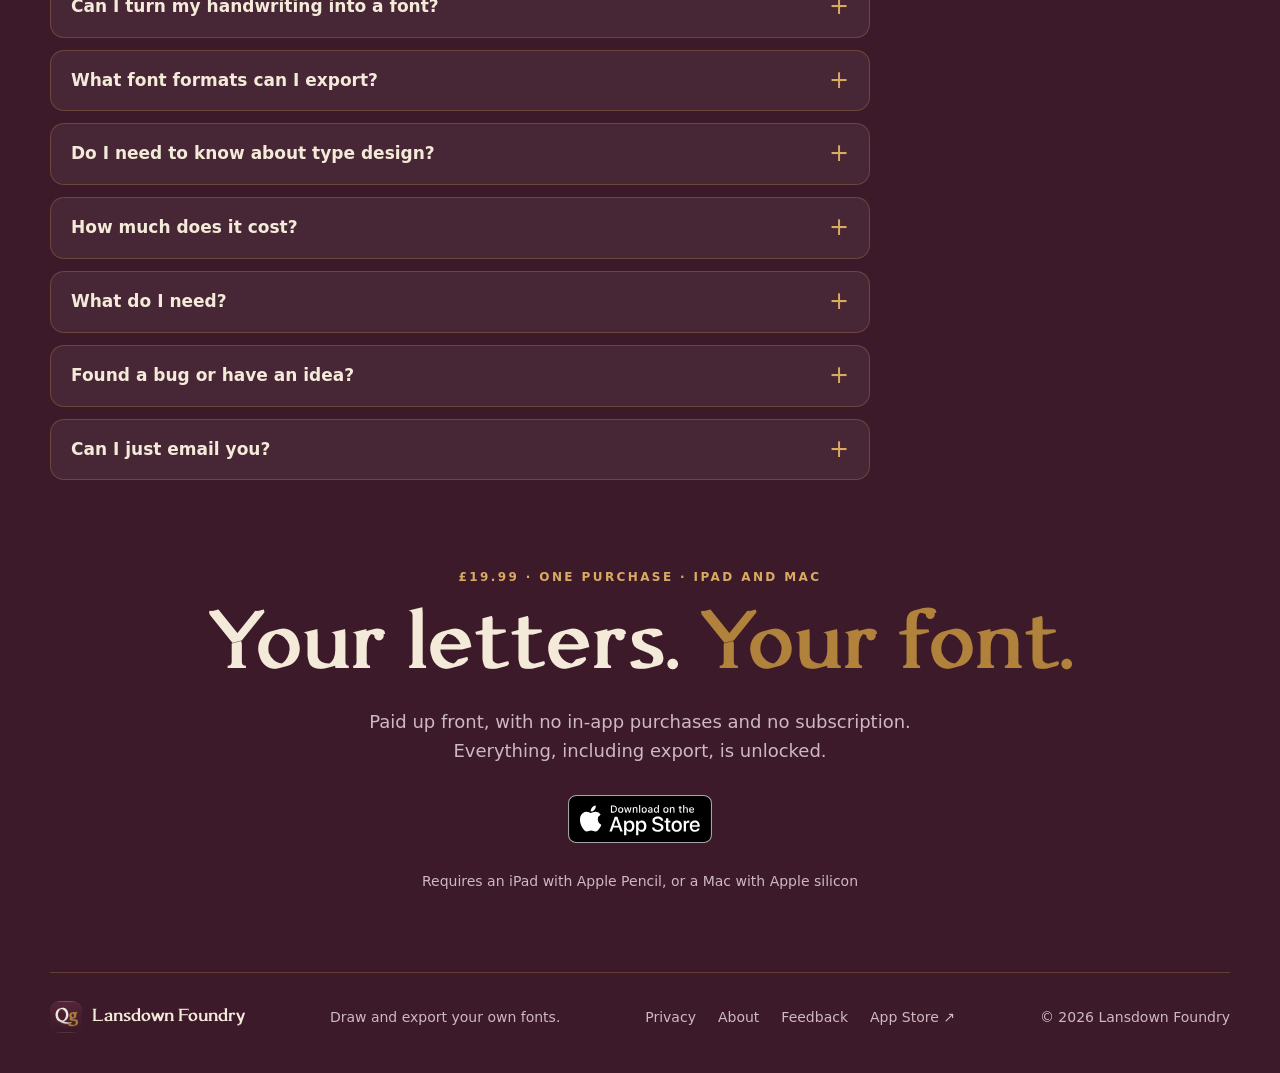
==== commit 61d4d89c: "feat: Feedback footer link and two feedback questions in the FAQ" ====
--- a/index.html
+++ b/index.html
@@ -1,12 +1,14 @@
 <!doctype html>
 <html lang="en-GB">
+
   <head>
     <meta charset="utf-8">
     <meta name="viewport" content="width=device-width, initial-scale=1">
     <meta name="theme-color" content="#3D1A2A">
     <meta name="apple-itunes-app" content="app-id=6817508991">
     <meta name="color-scheme" content="dark">
-    <meta name="description" content="Draw your own font with Apple Pencil on iPad, or on a Mac. Trace a stencil, add swashes, and export Regular, Bold and Italic as TTF, WOFF or WOFF2.">
+    <meta name="description"
+      content="Draw your own font with Apple Pencil on iPad, or on a Mac. Trace a stencil, add swashes, and export Regular, Bold and Italic as TTF, WOFF or WOFF2.">
     <meta name="author" content="thechelsuk">
     <meta name="robots" content="index, follow, max-image-preview:large, max-snippet:-1">
     <link rel="canonical" href="https://lansdownfoundry.thechels.uk/">
@@ -15,21 +17,27 @@
     <meta property="og:locale" content="en_GB">
     <meta property="og:url" content="https://lansdownfoundry.thechels.uk/">
     <meta property="og:title" content="Lansdown Foundry: Draw and export your own fonts">
-    <meta property="og:description" content="Draw your own font with Apple Pencil and use it everywhere. Trace a stencil or start from scratch, add curls and swashes, and export Regular, Bold and Italic. For iPad and Mac.">
+    <meta property="og:description"
+      content="Draw your own font with Apple Pencil and use it everywhere. Trace a stencil or start from scratch, add curls and swashes, and export Regular, Bold and Italic. For iPad and Mac.">
     <meta property="og:image" content="https://lansdownfoundry.thechels.uk/images/og-image.png">
     <meta property="og:image:width" content="1200">
     <meta property="og:image:height" content="630">
-    <meta property="og:image:alt" content="Lansdown Foundry: draw and export your own fonts, shown with the app icon on a deep plum background">
+    <meta property="og:image:alt"
+      content="Lansdown Foundry: draw and export your own fonts, shown with the app icon on a deep plum background">
     <meta name="twitter:card" content="summary_large_image">
     <meta name="twitter:title" content="Lansdown Foundry: Draw and export your own fonts">
-    <meta name="twitter:description" content="Draw your own font with Apple Pencil and use it everywhere. For iPad and Mac.">
+    <meta name="twitter:description"
+      content="Draw your own font with Apple Pencil and use it everywhere. For iPad and Mac.">
     <meta name="twitter:image" content="https://lansdownfoundry.thechels.uk/images/og-image.png">
-    <meta name="twitter:image:alt" content="Lansdown Foundry: draw and export your own fonts, shown with the app icon on a deep plum background">
+    <meta name="twitter:image:alt"
+      content="Lansdown Foundry: draw and export your own fonts, shown with the app icon on a deep plum background">
     <title>Lansdown Foundry: Draw and export your own fonts</title>
+    <link rel="icon" href="/favicon.ico" sizes="16x16 32x32 48x48">
     <link rel="icon" href="images/lansdown-foundry-icon.png" type="image/png">
     <link rel="apple-touch-icon" href="images/lansdown-foundry-icon.png">
     <link rel="preload" href="fonts/Suffolks-Bold.woff2" as="font" type="font/woff2" crossorigin>
     <link rel="stylesheet" href="styles.css">
+    <script src="https://analytics.ahrefs.com/analytics.js" data-key="i9FSFAekQuon/3aaoIMCZg" async></script>
     <script type="application/ld+json">
       {
         "@context": "https://schema.org",
@@ -135,13 +143,31 @@
                   "@type": "Answer",
                   "text": "An iPad with Apple Pencil running iPadOS 18 or later, or a Mac with Apple silicon."
                 }
+              },
+              {
+                "@type": "Question",
+                "name": "Found a bug or have an idea?",
+                "acceptedAnswer": {
+                  "@type": "Answer",
+                  "text": "Tell me on GitHub: raise an issue at https://github.com/thechelsuk/uk.thechels.lansdownfoundry/issues/new/choose and choose the form for a bug, a feature request, a question or general feedback. You'll need a free GitHub account."
+                }
+              },
+              {
+                "@type": "Question",
+                "name": "Can I just email you?",
+                "acceptedAnswer": {
+                  "@type": "Answer",
+                  "text": "Yes. Email feedback@thechels.uk with Lansdown Foundry in the subject."
+                }
               }
             ]
           }
         ]
       }
     </script>
+    <link rel="webmention" href="https://webmention.io/thechels.uk/webmention" />
   </head>
+
   <body>
     <header class="site-header">
       <a class="brand" href="#top" aria-label="Lansdown Foundry home">
@@ -152,7 +178,8 @@
         <a href="#typefaces">Typefaces</a>
         <a href="#how">How it works</a>
         <a href="https://thechels.uk/app/privacy">Privacy</a>
-        <a class="header-cta" href="https://apps.apple.com/gb/app/lansdown-foundry-make-fonts/id6817508991">Get the app <span aria-hidden="true">↗</span></a>
+        <a class="header-cta" href="https://apps.apple.com/gb/app/lansdown-foundry-make-fonts/id6817508991">Get the app
+          <span aria-hidden="true">↗</span></a>
       </nav>
     </header>
 
@@ -174,27 +201,55 @@
           </div>
         </div>
         <figure class="hero-art">
-          <img src="images/lansdown-foundry-icon.png" alt="The Lansdown Foundry app icon: a cream Q beside a gold g on deep plum" width="512" height="512">
+          <img src="images/lansdown-foundry-icon.png"
+            alt="The Lansdown Foundry app icon: a cream Q beside a gold g on deep plum" width="512" height="512">
         </figure>
       </section>
 
       <section class="panorama section-wrap" aria-label="The editor on iPad">
-        <img src="images/ipad-draw.jpg" alt="Two iPad screens showing the Lansdown Foundry editor, drawing the letter n over a Suffolks stencil, with the headline: Draw your own font, trace, then make it yours" width="2400" height="1600">
+        <img src="images/ipad-draw.jpg"
+          alt="Two iPad screens showing the Lansdown Foundry editor, drawing the letter n over a Suffolks stencil, with the headline: Draw your own font, trace, then make it yours"
+          width="2400" height="1600">
       </section>
 
       <section class="how section-wrap" id="how" aria-labelledby="how-title">
         <div class="section-intro">
           <p class="eyebrow">Letterpress, by hand</p>
           <h2 id="how-title" class="slab">Start from a stencil, or from nothing</h2>
-          <p>Trace the stencil's dashed lines and your letters replace it one by one. Letters you haven't drawn yet stand in from the design, so your font works from the very first stroke.</p>
+          <p>Trace the stencil's dashed lines and your letters replace it one by one. Letters you haven't drawn yet
+            stand in from the design, so your font works from the very first stroke.</p>
         </div>
         <div class="feature-grid">
-          <article class="feature"><span class="num">01</span><h3>Draw with a real pen</h3><p>Every stroke uses a calligraphic nib, so thick and thin come from the pen itself. Press harder for a heavier stroke, or switch to a round nib for even lines.</p></article>
-          <article class="feature"><span class="num">02</span><h3>Key letters do the work</h3><p>Draw the n and you get h, m and u. The o brings b, c, d, e, p and q. Accented letters follow their letter, so a whole Western European character set comes along.</p></article>
-          <article class="feature"><span class="num">03</span><h3>Add a little flair</h3><p>Put a ball, a curl or a swash on the end of any stroke, turn it whichever way you like, and size it with a slider. Serifs follow your stems.</p></article>
-          <article class="feature"><span class="num">04</span><h3>Finished like a real font</h3><p>Spacing measured from your letters, automatic kerning, and Bold, Italic and Bold Italic made from your drawing as one family.</p></article>
-          <article class="feature"><span class="num">05</span><h3>Use it everywhere</h3><p>Install on your iPad or Mac for Pages, Keynote, Procreate and more, or export TrueType, WOFF and WOFF2 for the web.</p></article>
-          <article class="feature"><span class="num">06</span><h3>Yours, on every device</h3><p>Fonts stay in step between iPad and Mac through iCloud Drive, and appear in the Files app. No account, no ads, nothing collected.</p></article>
+          <article class="feature"><span class="num">01</span>
+            <h3>Draw with a real pen</h3>
+            <p>Every stroke uses a calligraphic nib, so thick and thin come from the pen itself. Press harder for a
+              heavier stroke, or switch to a round nib for even lines.</p>
+          </article>
+          <article class="feature"><span class="num">02</span>
+            <h3>Key letters do the work</h3>
+            <p>Draw the n and you get h, m and u. The o brings b, c, d, e, p and q. Accented letters follow their
+              letter, so a whole Western European character set comes along.</p>
+          </article>
+          <article class="feature"><span class="num">03</span>
+            <h3>Add a little flair</h3>
+            <p>Put a ball, a curl or a swash on the end of any stroke, turn it whichever way you like, and size it with
+              a slider. Serifs follow your stems.</p>
+          </article>
+          <article class="feature"><span class="num">04</span>
+            <h3>Finished like a real font</h3>
+            <p>Spacing measured from your letters, automatic kerning, and Bold, Italic and Bold Italic made from your
+              drawing as one family.</p>
+          </article>
+          <article class="feature"><span class="num">05</span>
+            <h3>Use it everywhere</h3>
+            <p>Install on your iPad or Mac for Pages, Keynote, Procreate and more, or export TrueType, WOFF and WOFF2
+              for the web.</p>
+          </article>
+          <article class="feature"><span class="num">06</span>
+            <h3>Yours, on every device</h3>
+            <p>Fonts stay in step between iPad and Mac through iCloud Drive, and appear in the Files app. No account, no
+              ads, nothing collected.</p>
+          </article>
         </div>
       </section>
 
@@ -202,65 +257,81 @@
         <div class="section-intro">
           <p class="eyebrow">Three starting points</p>
           <h2 id="type-title" class="sans">Typefaces to build on</h2>
-          <p>Suffolks, Battledown and Leckhampton come with the app in their Regular weights, free to install too. This whole page is set in them.</p>
+          <p>Suffolks, Battledown and Leckhampton come with the app in their Regular weights, free to install too. This
+            whole page is set in them.</p>
         </div>
         <div class="specimens">
-        <article class="specimen suffolks">
-          <header>
-            <p class="eyebrow">Book serif · Regular and Bold</p>
-            <h3>Suffolks</h3>
-            <p class="blurb">A warm book serif drawn with a broad pen, with bracketed serifs and ball ends. Named after the Suffolks in Cheltenham.</p>
-          </header>
-          <p class="aa" aria-hidden="true">Aa</p>
-          <p class="pangram">Sphinx of black quartz, judge my vow.</p>
-          <div class="glyphs" aria-label="Suffolks glyphs">
-            <p>ABCDEFGHIJKLMNOPQRSTUVWXYZ</p>
-            <p>abcdefghijklmnopqrstuvwxyz</p>
-            <p>0123456789 &amp;£€!?@</p>
-          </div>
-          <div class="weights">
-            <div><span class="tag">Regular</span><p class="w-sample">Quick zephyrs blow, vexing daft Jim</p></div>
-            <div class="bold"><span class="tag">Bold</span><p class="w-sample">Quick zephyrs blow, vexing daft Jim</p></div>
-          </div>
-        </article>
-        <article class="specimen battledown">
-          <header>
-            <p class="eyebrow">Rounded sans · Regular and Bold</p>
-            <h3>Battledown</h3>
-            <p class="blurb">A clean, rounded sans drawn with a round pen. Friendly and even, from captions to headlines.</p>
-          </header>
-          <p class="aa" aria-hidden="true">Aa</p>
-          <p class="pangram">Sphinx of black quartz, judge my vow.</p>
-          <div class="glyphs" aria-label="Battledown glyphs">
-            <p>ABCDEFGHIJKLMNOPQRSTUVWXYZ</p>
-            <p>abcdefghijklmnopqrstuvwxyz</p>
-            <p>0123456789 &amp;£€!?@</p>
-          </div>
-          <div class="weights">
-            <div><span class="tag">Regular</span><p class="w-sample">Quick zephyrs blow, vexing daft Jim</p></div>
-            <div class="bold"><span class="tag">Bold</span><p class="w-sample">Quick zephyrs blow, vexing daft Jim</p></div>
-          </div>
-        </article>
-        <article class="specimen leckhampton">
-          <header>
-            <p class="eyebrow">Slab serif · Regular</p>
-            <h3>Leckhampton</h3>
-            <p class="blurb">A sturdy slab serif with square, heavy serifs. Built to be seen from across the room.</p>
-          </header>
-          <p class="aa" aria-hidden="true">Aa</p>
-          <p class="pangram">Sphinx of black quartz, judge my vow.</p>
-          <div class="glyphs" aria-label="Leckhampton glyphs">
-            <p>ABCDEFGHIJKLMNOPQRSTUVWXYZ</p>
-            <p>abcdefghijklmnopqrstuvwxyz</p>
-            <p>0123456789 &amp;£€!?@</p>
-          </div>
-          <div class="weights">
-            <div><span class="tag">Regular</span><p class="w-sample">Quick zephyrs blow, vexing daft Jim</p></div>
-            <div class="only"><span class="tag">Regular only</span><p class="w-sample">Ships with the app, free to install</p></div>
-          </div>
-        </article>
-        </div>
-        <p class="blank-note">Or begin <em>from scratch</em>: just the guide lines, and a font of only what you draw.</p>
+          <article class="specimen suffolks">
+            <header>
+              <p class="eyebrow">Book serif · Regular and Bold</p>
+              <h3>Suffolks</h3>
+              <p class="blurb">A warm book serif drawn with a broad pen, with bracketed serifs and ball ends. Named
+                after the Suffolks in Cheltenham.</p>
+            </header>
+            <p class="aa" aria-hidden="true">Aa</p>
+            <p class="pangram">Sphinx of black quartz, judge my vow.</p>
+            <div class="glyphs" aria-label="Suffolks glyphs">
+              <p>ABCDEFGHIJKLMNOPQRSTUVWXYZ</p>
+              <p>abcdefghijklmnopqrstuvwxyz</p>
+              <p>0123456789 &amp;£€!?@</p>
+            </div>
+            <div class="weights">
+              <div><span class="tag">Regular</span>
+                <p class="w-sample">Quick zephyrs blow, vexing daft Jim</p>
+              </div>
+              <div class="bold"><span class="tag">Bold</span>
+                <p class="w-sample">Quick zephyrs blow, vexing daft Jim</p>
+              </div>
+            </div>
+          </article>
+          <article class="specimen battledown">
+            <header>
+              <p class="eyebrow">Rounded sans · Regular and Bold</p>
+              <h3>Battledown</h3>
+              <p class="blurb">A clean, rounded sans drawn with a round pen. Friendly and even, from captions to
+                headlines.</p>
+            </header>
+            <p class="aa" aria-hidden="true">Aa</p>
+            <p class="pangram">Sphinx of black quartz, judge my vow.</p>
+            <div class="glyphs" aria-label="Battledown glyphs">
+              <p>ABCDEFGHIJKLMNOPQRSTUVWXYZ</p>
+              <p>abcdefghijklmnopqrstuvwxyz</p>
+              <p>0123456789 &amp;£€!?@</p>
+            </div>
+            <div class="weights">
+              <div><span class="tag">Regular</span>
+                <p class="w-sample">Quick zephyrs blow, vexing daft Jim</p>
+              </div>
+              <div class="bold"><span class="tag">Bold</span>
+                <p class="w-sample">Quick zephyrs blow, vexing daft Jim</p>
+              </div>
+            </div>
+          </article>
+          <article class="specimen leckhampton">
+            <header>
+              <p class="eyebrow">Slab serif · Regular</p>
+              <h3>Leckhampton</h3>
+              <p class="blurb">A sturdy slab serif with square, heavy serifs. Built to be seen from across the room.</p>
+            </header>
+            <p class="aa" aria-hidden="true">Aa</p>
+            <p class="pangram">Sphinx of black quartz, judge my vow.</p>
+            <div class="glyphs" aria-label="Leckhampton glyphs">
+              <p>ABCDEFGHIJKLMNOPQRSTUVWXYZ</p>
+              <p>abcdefghijklmnopqrstuvwxyz</p>
+              <p>0123456789 &amp;£€!?@</p>
+            </div>
+            <div class="weights">
+              <div><span class="tag">Regular</span>
+                <p class="w-sample">Quick zephyrs blow, vexing daft Jim</p>
+              </div>
+              <div class="only"><span class="tag">Regular only</span>
+                <p class="w-sample">Ships with the app, free to install</p>
+              </div>
+            </div>
+          </article>
+        </div>
+        <p class="blank-note">Or begin <em>from scratch</em>: just the guide lines, and a font of only what you draw.
+        </p>
       </section>
 
       <section class="screens section-wrap" aria-labelledby="screens-title">
@@ -269,10 +340,23 @@
           <h2 id="screens-title" class="slab">Made for the Pencil</h2>
         </div>
         <div class="shot-row">
-          <figure class="shot"><img src="images/ipad-library.jpg" alt="The font library: Your fonts, in step across iPad and Mac" width="1050" height="1400" loading="lazy"><figcaption><strong>The font library</strong> Your fonts, in step across iPad and Mac</figcaption></figure>
-          <figure class="shot"><img src="images/ipad-flair.jpg" alt="Flair: Balls, curls and swashes on any stroke" width="1050" height="1400" loading="lazy"><figcaption><strong>Flair</strong> Balls, curls and swashes on any stroke</figcaption></figure>
-          <figure class="shot"><img src="images/ipad-spacing.jpg" alt="Spacing and kerning: Measured from your letters, adjustable by pair" width="1050" height="1400" loading="lazy"><figcaption><strong>Spacing and kerning</strong> Measured from your letters, adjustable by pair</figcaption></figure>
-          <figure class="shot"><img src="images/ipad-export.jpg" alt="Export: Install it, or export TrueType, WOFF and WOFF2" width="1050" height="1400" loading="lazy"><figcaption><strong>Export</strong> Install it, or export TrueType, WOFF and WOFF2</figcaption></figure>
+          <figure class="shot"><img src="images/ipad-library.jpg"
+              alt="The font library: Your fonts, in step across iPad and Mac" width="1050" height="1400" loading="lazy">
+            <figcaption><strong>The font library</strong> Your fonts, in step across iPad and Mac</figcaption>
+          </figure>
+          <figure class="shot"><img src="images/ipad-flair.jpg" alt="Flair: Balls, curls and swashes on any stroke"
+              width="1050" height="1400" loading="lazy">
+            <figcaption><strong>Flair</strong> Balls, curls and swashes on any stroke</figcaption>
+          </figure>
+          <figure class="shot"><img src="images/ipad-spacing.jpg"
+              alt="Spacing and kerning: Measured from your letters, adjustable by pair" width="1050" height="1400"
+              loading="lazy">
+            <figcaption><strong>Spacing and kerning</strong> Measured from your letters, adjustable by pair</figcaption>
+          </figure>
+          <figure class="shot"><img src="images/ipad-export.jpg"
+              alt="Export: Install it, or export TrueType, WOFF and WOFF2" width="1050" height="1400" loading="lazy">
+            <figcaption><strong>Export</strong> Install it, or export TrueType, WOFF and WOFF2</figcaption>
+          </figure>
         </div>
       </section>
 
@@ -283,9 +367,12 @@
           <p>On the Mac, draw with a mouse, a trackpad or a graphics tablet. Requires a Mac with Apple silicon.</p>
         </div>
         <div class="mac-grid">
-          <figure><img src="images/mac-editor.jpg" alt="Lansdown Foundry on Mac: the letter editor" width="1600" height="1000" loading="lazy"></figure>
-          <figure><img src="images/mac-flair.jpg" alt="Lansdown Foundry on Mac: adding flair to strokes" width="1600" height="1000" loading="lazy"></figure>
-          <figure><img src="images/mac-export.jpg" alt="Lansdown Foundry on Mac: exporting a font" width="1600" height="1000" loading="lazy"></figure>
+          <figure><img src="images/mac-editor.jpg" alt="Lansdown Foundry on Mac: the letter editor" width="1600"
+              height="1000" loading="lazy"></figure>
+          <figure><img src="images/mac-flair.jpg" alt="Lansdown Foundry on Mac: adding flair to strokes" width="1600"
+              height="1000" loading="lazy"></figure>
+          <figure><img src="images/mac-export.jpg" alt="Lansdown Foundry on Mac: exporting a font" width="1600"
+              height="1000" loading="lazy"></figure>
         </div>
       </section>
 
@@ -294,8 +381,10 @@
           <img class="deco deco-g" src="images/glyph-g.svg" alt="" width="300" height="300">
           <p class="eyebrow">Private by design</p>
           <h2 id="privacy-title" class="serif">No account. No ads. <em>Nothing collected.</em></h2>
-          <p>Your fonts are stored on your iPad and Mac, and kept in step through your own iCloud Drive. We never see them, and we don't collect any data about you or how you use the app.</p>
-          <a class="text-link" href="https://thechels.uk/app/privacy">Read our privacy policy <span aria-hidden="true">↗</span></a>
+          <p>Your fonts are stored on your iPad and Mac, and kept in step through your own iCloud Drive. We never see
+            them, and we don't collect any data about you or how you use the app.</p>
+          <a class="text-link" href="https://thechels.uk/app/privacy">Read our privacy policy <span
+              aria-hidden="true">↗</span></a>
         </div>
       </section>
 
@@ -307,15 +396,18 @@
         <div class="faq-list">
           <details class="faq-item">
             <summary>Can I turn my handwriting into a font?</summary>
-            <p>Yes. Draw each key letter with Apple Pencil and Lansdown Foundry builds a complete font from your handwriting, with related letters, accents, spacing and kerning.</p>
+            <p>Yes. Draw each key letter with Apple Pencil and Lansdown Foundry builds a complete font from your
+              handwriting, with related letters, accents, spacing and kerning.</p>
           </details>
           <details class="faq-item">
             <summary>What font formats can I export?</summary>
-            <p>TrueType (TTF) to install on any computer, and WOFF and WOFF2 for websites. You can also install fonts directly on your iPad or Mac.</p>
+            <p>TrueType (TTF) to install on any computer, and WOFF and WOFF2 for websites. You can also install fonts
+              directly on your iPad or Mac.</p>
           </details>
           <details class="faq-item">
             <summary>Do I need to know about type design?</summary>
-            <p>No. Start from a stencil and trace. The app handles the technical side: metrics, kerning, weights and italics.</p>
+            <p>No. Start from a stencil and trace. The app handles the technical side: metrics, kerning, weights and
+              italics.</p>
           </details>
           <details class="faq-item">
             <summary>How much does it cost?</summary>
@@ -324,6 +416,14 @@
           <details class="faq-item">
             <summary>What do I need?</summary>
             <p>An iPad with Apple Pencil running iPadOS 18 or later, or a Mac with Apple silicon.</p>
+          </details>
+          <details class="faq-item">
+            <summary>Found a bug or have an idea?</summary>
+            <p>Tell me on GitHub: <a href="https://github.com/thechelsuk/uk.thechels.lansdownfoundry/issues/new/choose">raise an issue</a> and choose the form for a bug, a feature request, a question or general feedback. You'll need a free GitHub account.</p>
+          </details>
+          <details class="faq-item">
+            <summary>Can I just email you?</summary>
+            <p>Yes. Email <a href="mailto:feedback@thechels.uk?subject=Lansdown%20Foundry">feedback@thechels.uk</a> with Lansdown Foundry in the subject.</p>
           </details>
         </div>
       </section>
@@ -348,9 +448,11 @@
       <div class="footer-links">
         <a href="https://thechels.uk/app/privacy">Privacy</a>
         <a href="https://thechels.uk/projects/foundry">About</a>
+        <a href="https://github.com/thechelsuk/uk.thechels.lansdownfoundry/issues/new/choose">Feedback</a>
         <a href="https://apps.apple.com/gb/app/lansdown-foundry-make-fonts/id6817508991">App Store ↗</a>
       </div>
       <span class="copyright">© 2026 Lansdown Foundry</span>
     </footer>
   </body>
-</html>
+
+</html>
--- a/styles.css
+++ b/styles.css
@@ -184,3 +184,9 @@
   color: var(--faq-muted);
   line-height: 1.6;
 }
+
+.faq-item p a {
+  color: inherit;
+  text-decoration: underline;
+  text-underline-offset: 0.2em;
+}
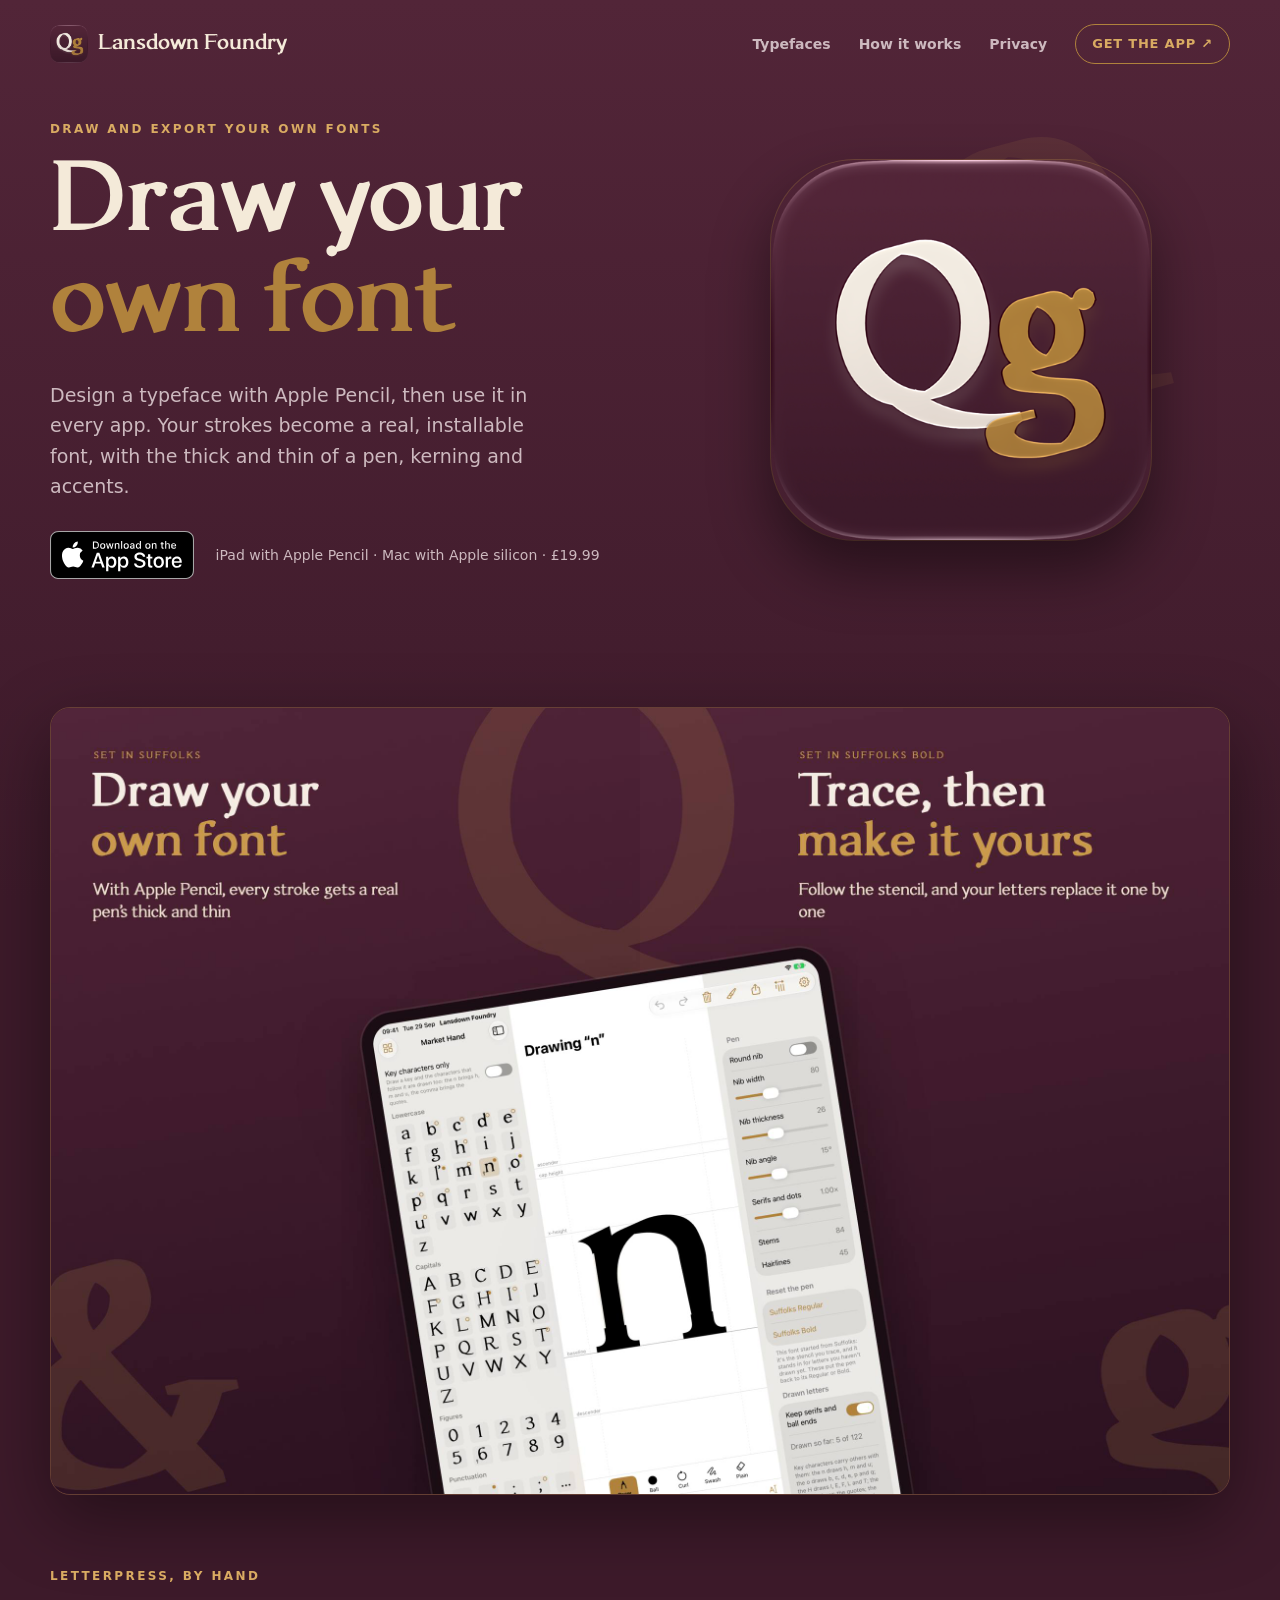
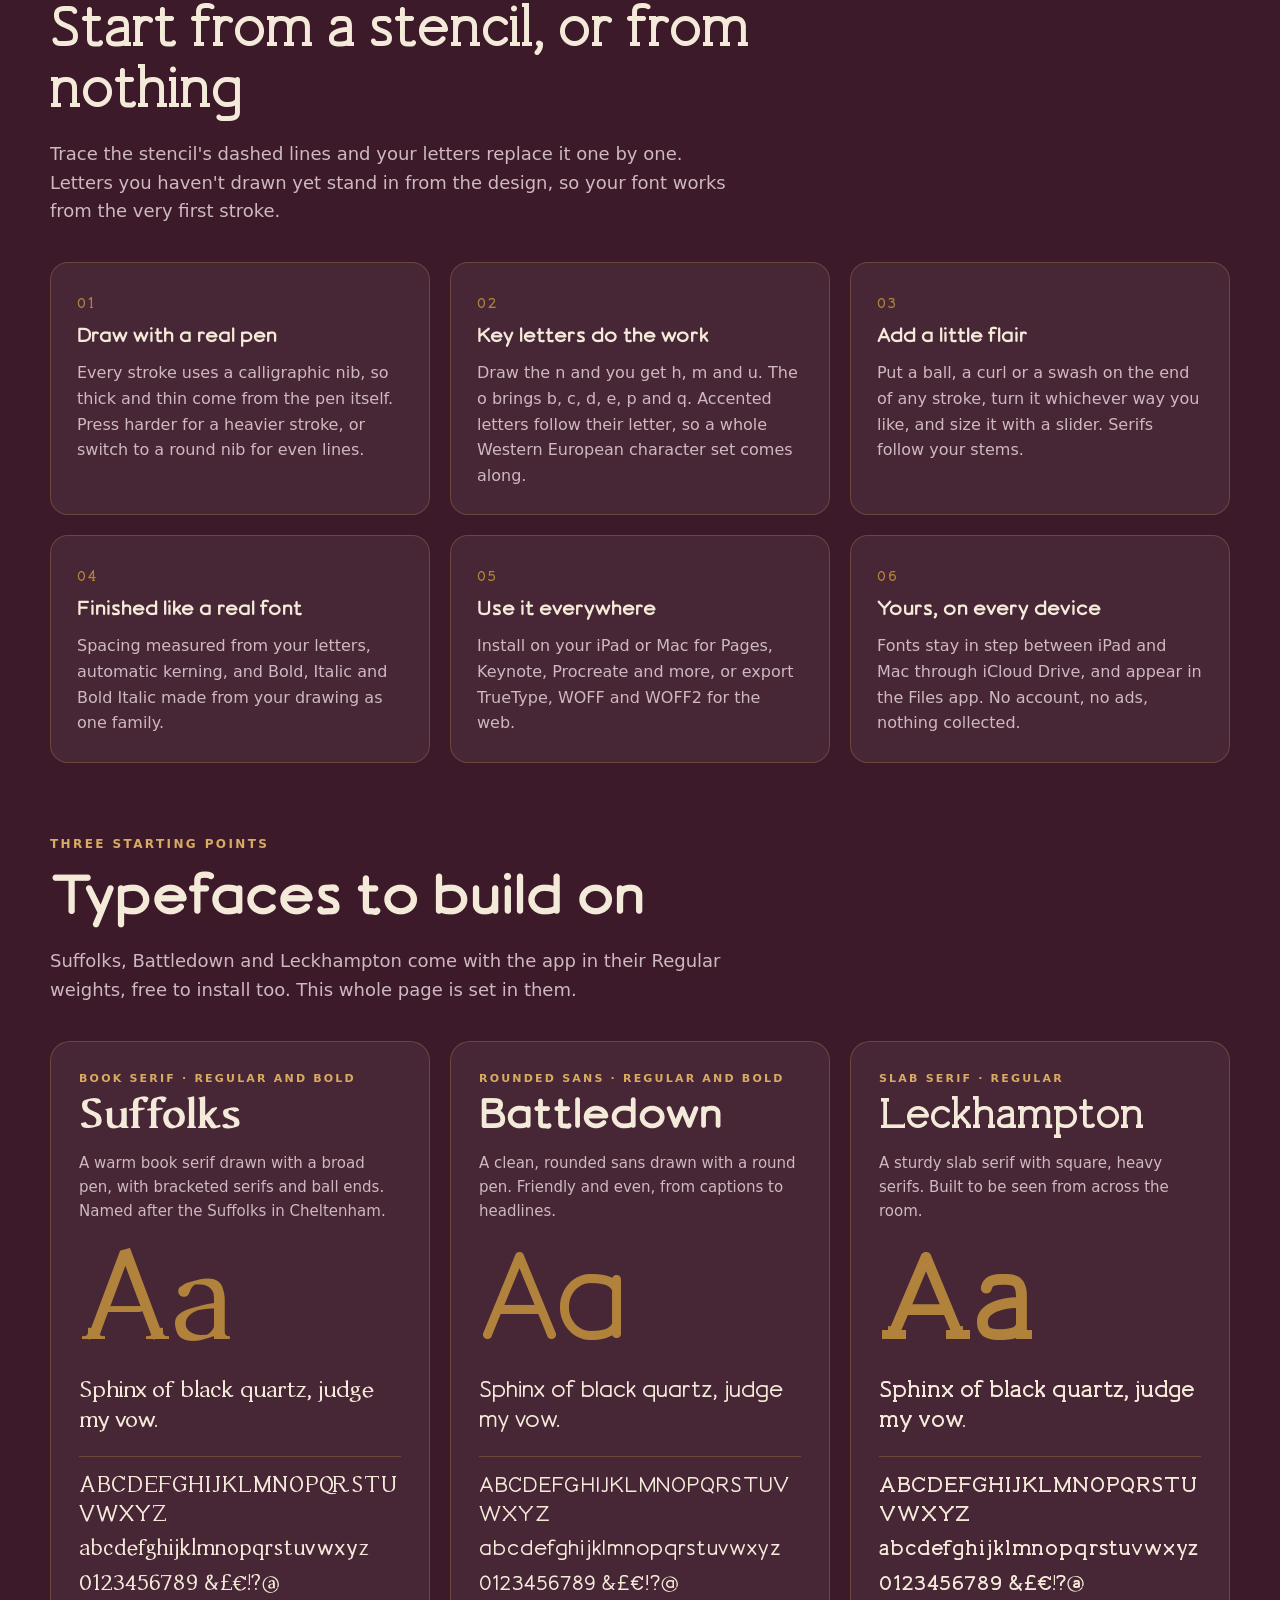
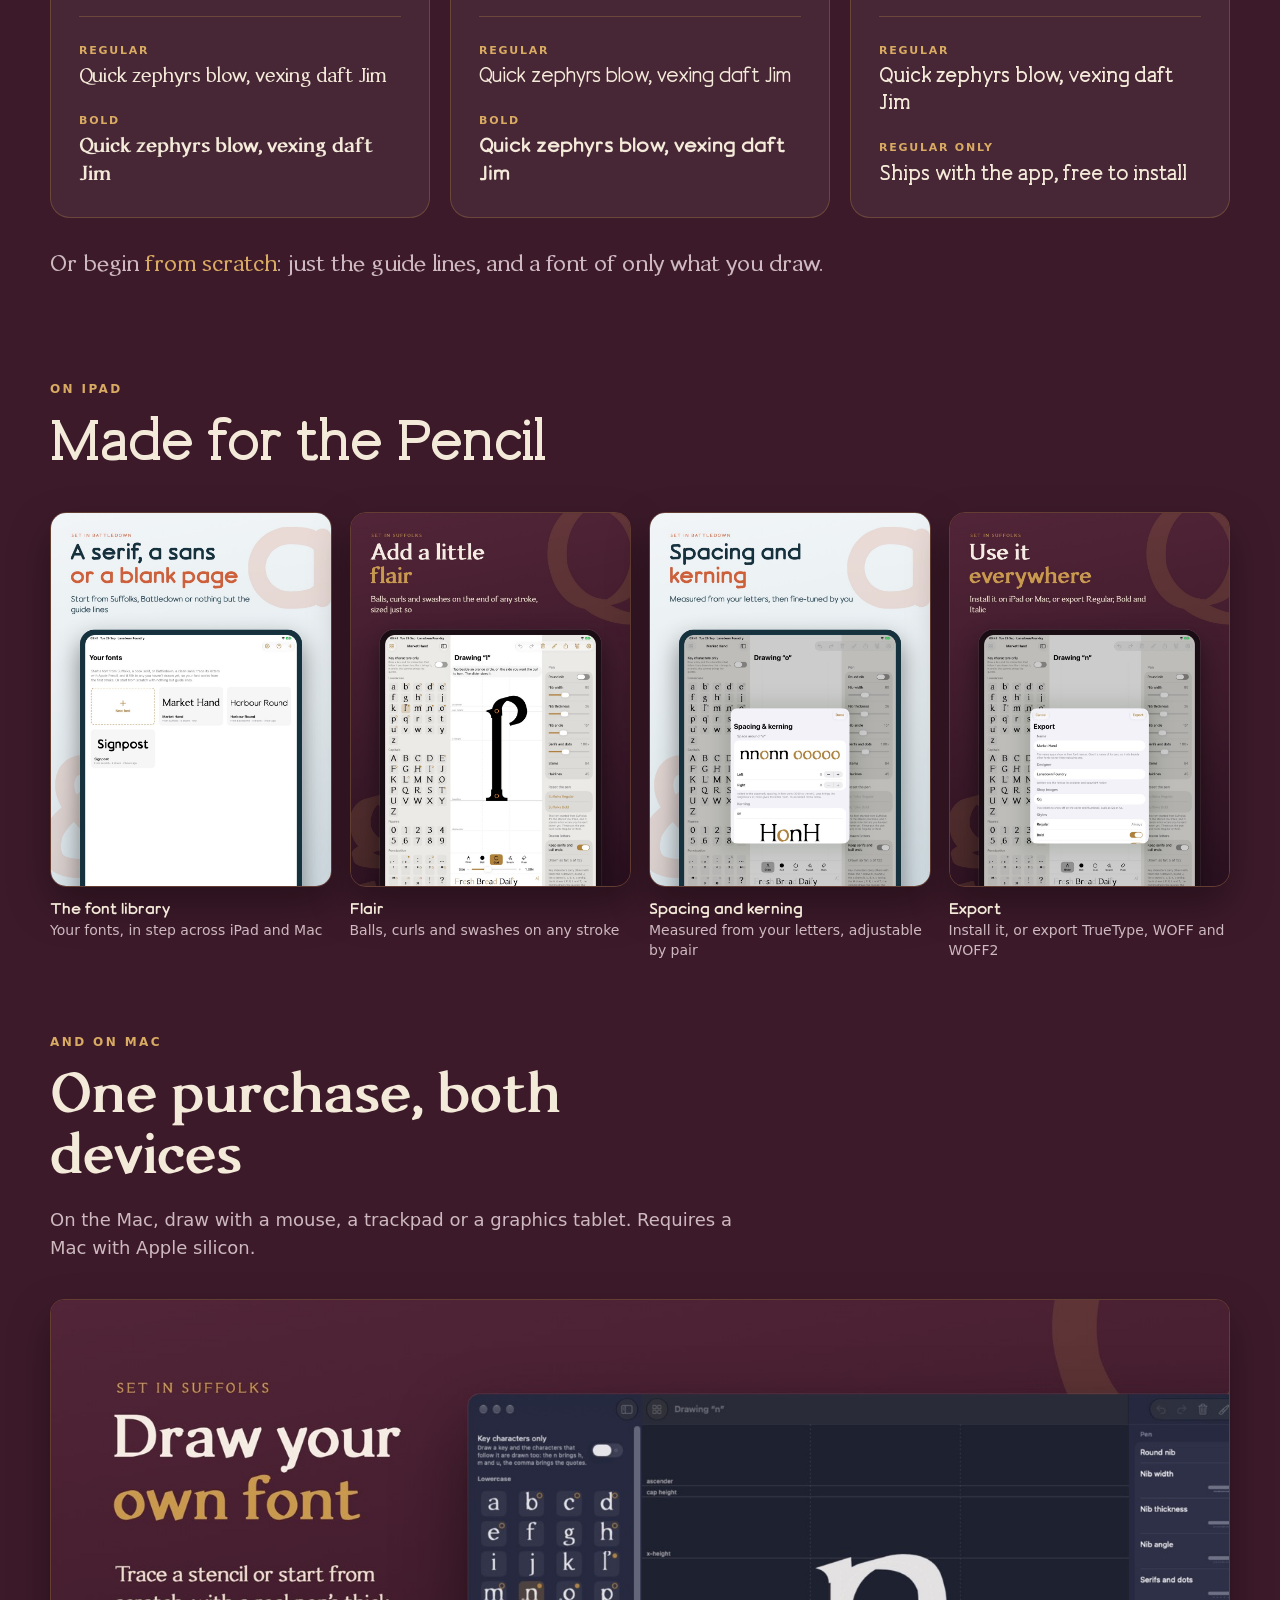
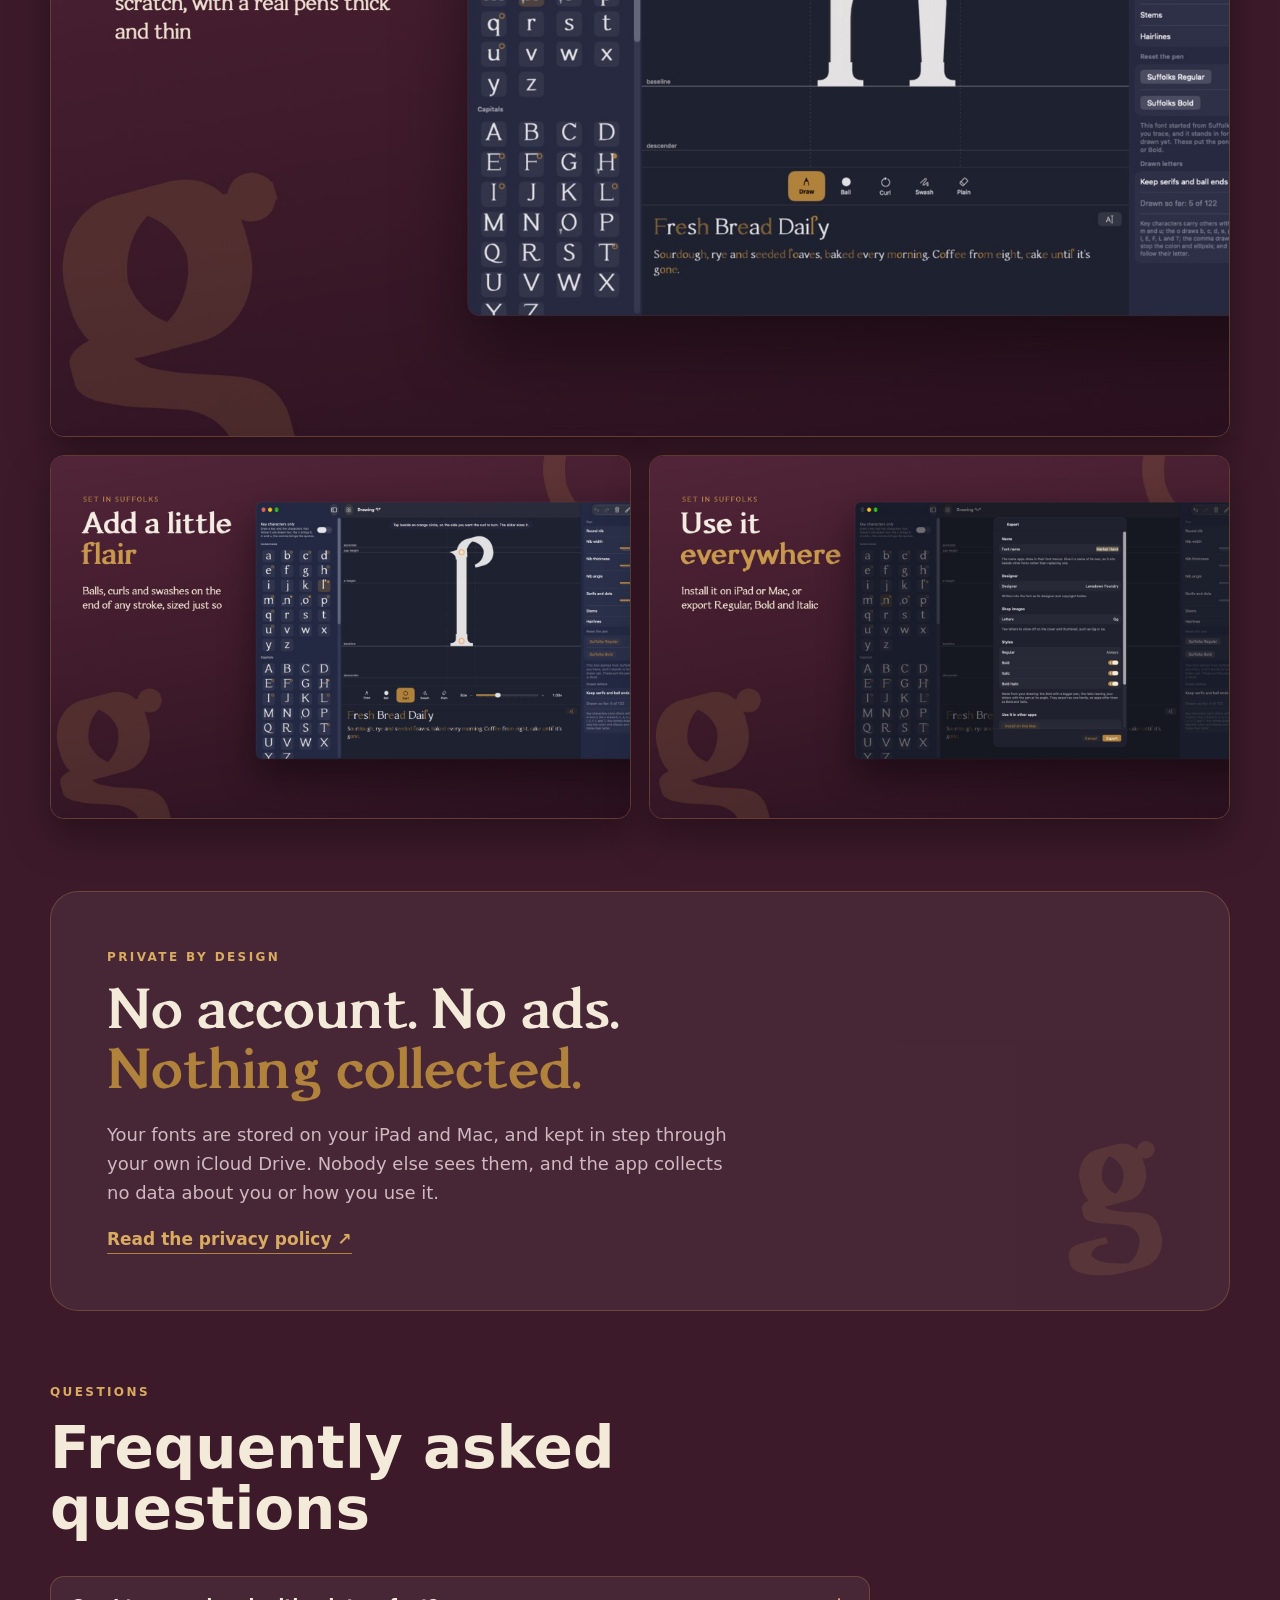
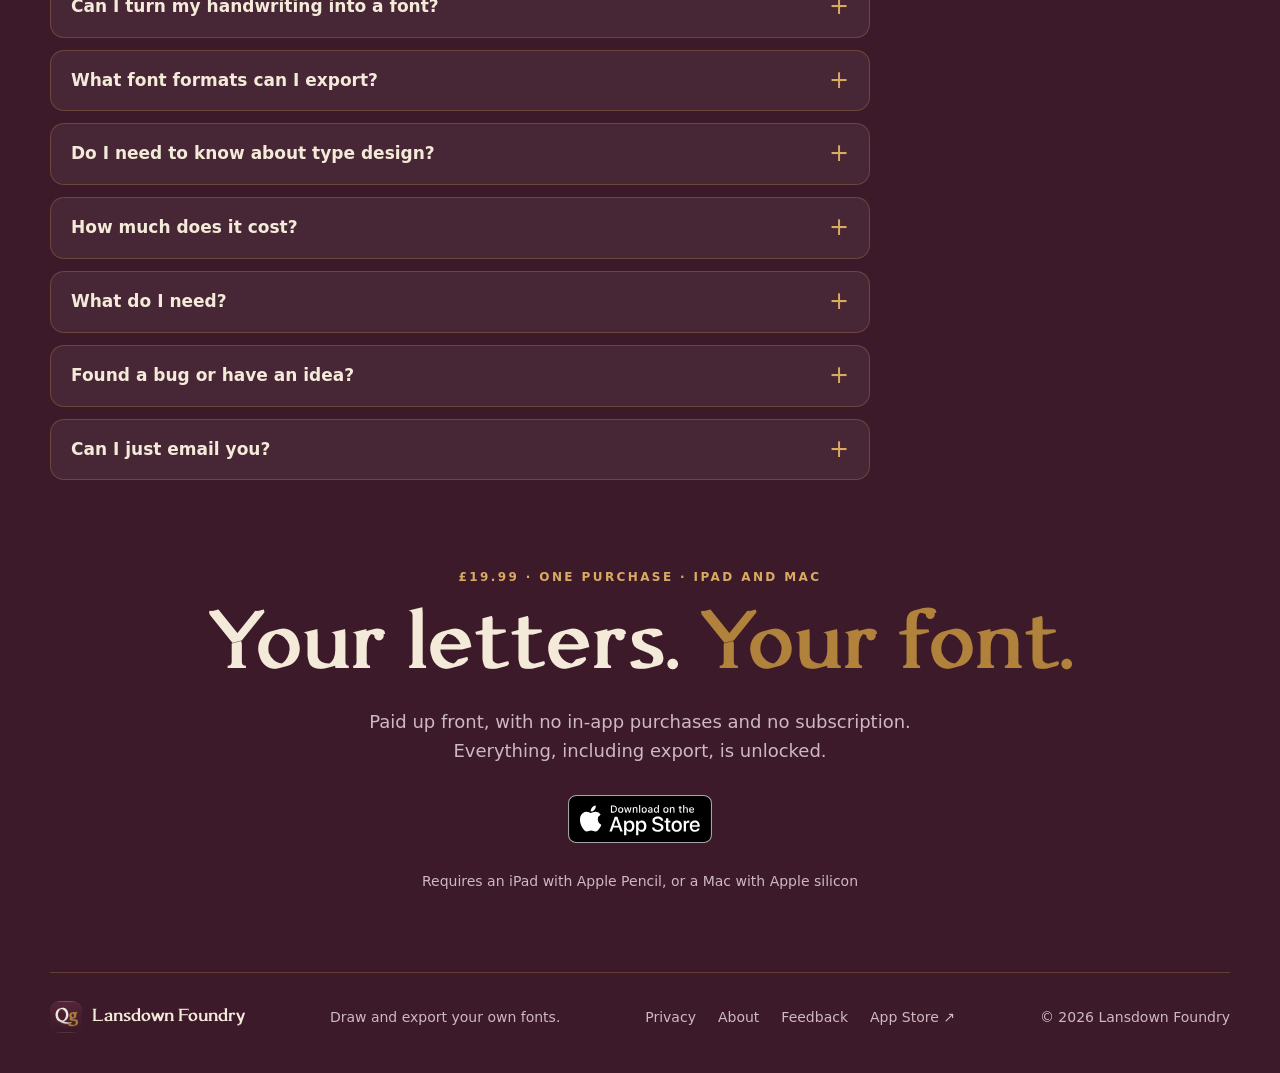
==== commit e74ee896: "docs: Site copy in the house voice Speak to the reader as you, drop we and our, and tidy headings." ====
--- a/index.html
+++ b/index.html
@@ -381,9 +381,9 @@
           <img class="deco deco-g" src="images/glyph-g.svg" alt="" width="300" height="300">
           <p class="eyebrow">Private by design</p>
           <h2 id="privacy-title" class="serif">No account. No ads. <em>Nothing collected.</em></h2>
-          <p>Your fonts are stored on your iPad and Mac, and kept in step through your own iCloud Drive. We never see
-            them, and we don't collect any data about you or how you use the app.</p>
-          <a class="text-link" href="https://thechels.uk/app/privacy">Read our privacy policy <span
+          <p>Your fonts are stored on your iPad and Mac, and kept in step through your own iCloud Drive. Nobody else sees
+            them, and the app collects no data about you or how you use it.</p>
+          <a class="text-link" href="https://thechels.uk/app/privacy">Read the privacy policy <span
               aria-hidden="true">↗</span></a>
         </div>
       </section>
